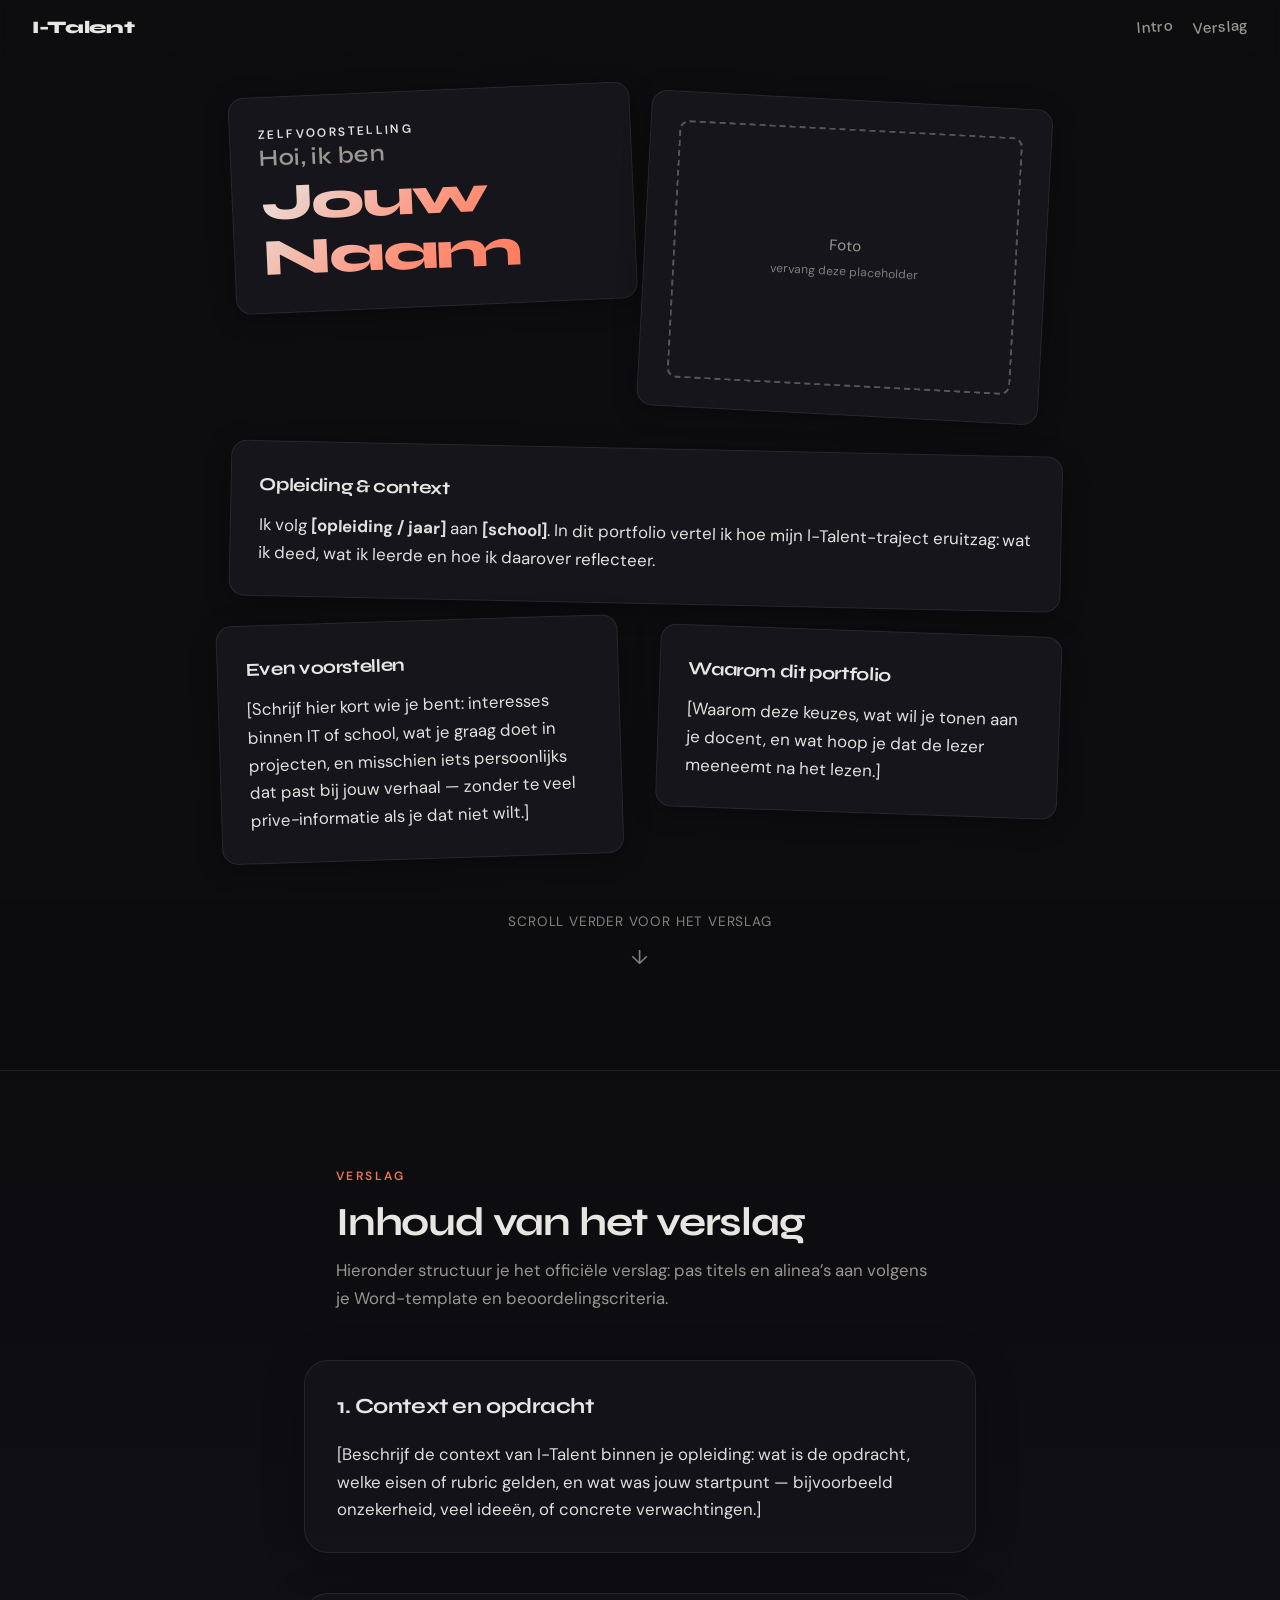
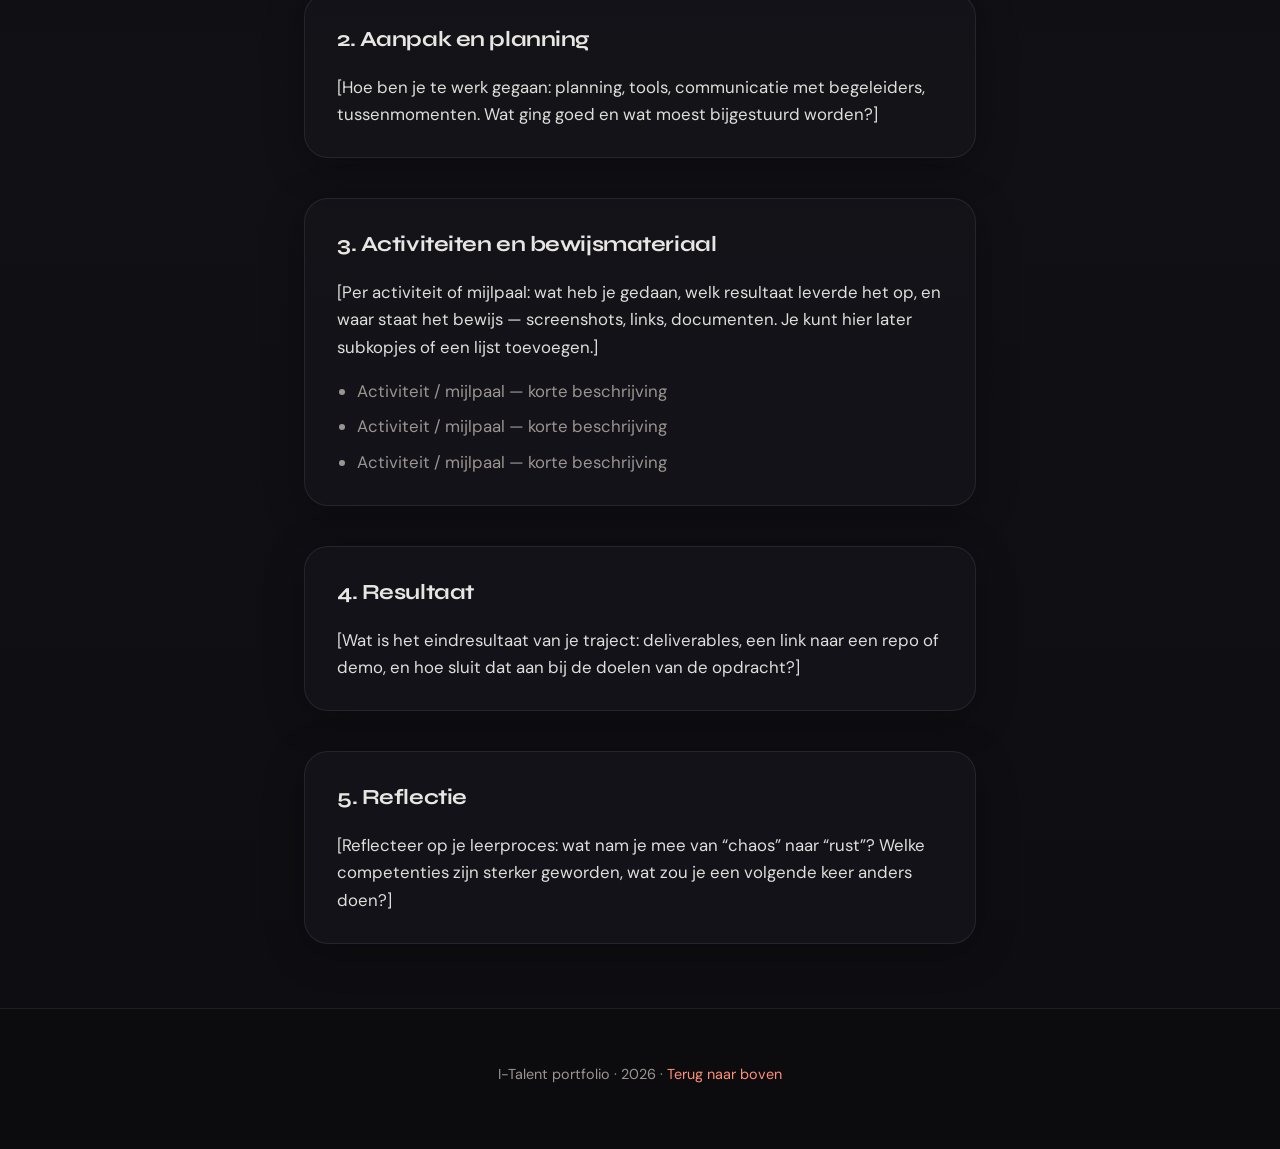
==== index.html @ e76359cf "website base" ====
<!DOCTYPE html>
<html lang="nl">
  <head>
    <meta charset="UTF-8" />
    <meta name="viewport" content="width=device-width, initial-scale=1.0" />
    <title>I-Talent — Portfolio</title>
    <meta
      name="description"
      content="I-Talent portfolio: zelfvoorstelling en verslag over leerproces en activiteiten."
    />
    <link rel="preconnect" href="https://fonts.googleapis.com" />
    <link rel="preconnect" href="https://fonts.gstatic.com" crossorigin />
    <link
      href="https://fonts.googleapis.com/css2?family=DM+Sans:ital,opsz,wght@0,9..40,400;0,9..40,500;0,9..40,600;0,9..40,700;1,9..40,400&family=Syne:wght@500;600;700;800&display=swap"
      rel="stylesheet"
    />
    <link rel="stylesheet" href="css/style.css" />
  </head>
  <body>
    <div class="noise" aria-hidden="true"></div>

    <header class="site-header">
      <a class="logo" href="#intro">I-Talent</a>
      <nav class="nav" aria-label="Hoofdnavigatie">
        <a href="#intro">Intro</a>
        <a href="#verslag">Verslag</a>
      </nav>
    </header>

    <main>
      <!-- Zelfvoorstelling — bewust ‘chaotischer’ vormgeving -->
      <section id="intro" class="section section--intro">
        <div class="intro-grid">
          <div class="intro-card intro-card--title">
            <p class="eyebrow">Zelfvoorstelling</p>
            <h1 class="headline">
              <span class="headline__line">Hoi, ik ben</span>
              <span class="headline__name">Jouw Naam</span>
            </h1>
          </div>

          <div class="intro-card intro-card--photo">
            <div class="photo-placeholder">
              <span>Foto</span>
              <small>vervang deze placeholder</small>
            </div>
          </div>

          <div class="intro-card intro-card--study">
            <h2 class="card-title">Opleiding &amp; context</h2>
            <p>
              Ik volg <strong>[opleiding / jaar]</strong> aan
              <strong>[school]</strong>. In dit portfolio vertel ik hoe mijn
              I-Talent-traject eruitzag: wat ik deed, wat ik leerde en hoe ik
              daarover reflecteer.
            </p>
          </div>

          <div class="intro-card intro-card--story">
            <h2 class="card-title">Even voorstellen</h2>
            <p>
              [Schrijf hier kort wie je bent: interesses binnen IT of school,
              wat je graag doet in projecten, en misschien iets persoonlijks dat
              past bij jouw verhaal — zonder te veel prive-informatie als je
              dat niet wilt.]
            </p>
          </div>

          <div class="intro-card intro-card--focus">
            <h2 class="card-title">Waarom dit portfolio</h2>
            <p>
              [Waarom deze keuzes, wat wil je tonen aan je docent, en wat hoop je
              dat de lezer meeneemt na het lezen.]
            </p>
          </div>
        </div>

        <p class="scroll-hint">
          <span>Scroll verder voor het verslag</span>
          <span class="scroll-hint__arrow" aria-hidden="true">↓</span>
        </p>
      </section>

      <!-- Verslag — rustiger opbouw -->
      <section id="verslag" class="section section--report">
        <header class="report-header">
          <p class="eyebrow eyebrow--calm">Verslag</p>
          <h2 class="report-title">Inhoud van het verslag</h2>
          <p class="report-lead">
            Hieronder structuur je het officiële verslag: pas titels en
            alinea’s aan volgens je Word-template en beoordelingscriteria.
          </p>
        </header>

        <article class="report-chapter" id="context">
          <h3>1. Context en opdracht</h3>
          <p>
            [Beschrijf de context van I-Talent binnen je opleiding: wat is de
            opdracht, welke eisen of rubric gelden, en wat was jouw startpunt —
            bijvoorbeeld onzekerheid, veel ideeën, of concrete verwachtingen.]
          </p>
        </article>

        <article class="report-chapter" id="aanpak">
          <h3>2. Aanpak en planning</h3>
          <p>
            [Hoe ben je te werk gegaan: planning, tools, communicatie met
            begeleiders, tussenmomenten. Wat ging goed en wat moest bijgestuurd
            worden?]
          </p>
        </article>

        <article class="report-chapter" id="activiteiten">
          <h3>3. Activiteiten en bewijsmateriaal</h3>
          <p>
            [Per activiteit of mijlpaal: wat heb je gedaan, welk resultaat
            leverde het op, en waar staat het bewijs — screenshots, links,
            documenten. Je kunt hier later subkopjes of een lijst toevoegen.]
          </p>
          <ul class="checklist">
            <li>Activiteit / mijlpaal — korte beschrijving</li>
            <li>Activiteit / mijlpaal — korte beschrijving</li>
            <li>Activiteit / mijlpaal — korte beschrijving</li>
          </ul>
        </article>

        <article class="report-chapter" id="resultaat">
          <h3>4. Resultaat</h3>
          <p>
            [Wat is het eindresultaat van je traject: deliverables, een link naar
            een repo of demo, en hoe sluit dat aan bij de doelen van de
            opdracht?]
          </p>
        </article>

        <article class="report-chapter" id="reflectie">
          <h3>5. Reflectie</h3>
          <p>
            [Reflecteer op je leerproces: wat nam je mee van “chaos” naar
            “rust”? Welke competenties zijn sterker geworden, wat zou je een
            volgende keer anders doen?]
          </p>
        </article>
      </section>
    </main>

    <footer class="site-footer">
      <p>
        I-Talent portfolio · <span data-year></span> ·
        <a href="#intro">Terug naar boven</a>
      </p>
    </footer>

    <script src="js/main.js"></script>
  </body>
</html>
---- css/style.css ----
/* I-Talent portfolio — chaos → rust (scroll-gestuurd) */

:root {
  --calm: 0;
  --chaos: calc(1 - var(--calm));

  --bg: #0c0c0f;
  --surface: #14141a;
  --text: #e8e6e3;
  --muted: #9a9590;
  --accent: #ff6b4a;
  --accent-soft: #ff8f77;
  --line: rgba(255, 255, 255, 0.08);

  --font-display: "Syne", system-ui, sans-serif;
  --font-body: "DM Sans", system-ui, sans-serif;

  --radius-sm: 10px;
  --radius-md: 16px;
  --radius-lg: 24px;

  --container: min(68rem, 92vw);
  --header-h: 4rem;
}

*,
*::before,
*::after {
  box-sizing: border-box;
}

html {
  scroll-behavior: smooth;
}

@media (prefers-reduced-motion: reduce) {
  html {
    scroll-behavior: auto;
  }

  *,
  *::before,
  *::after {
    animation-duration: 0.01ms !important;
    animation-iteration-count: 1 !important;
    transition-duration: 0.01ms !important;
  }
}

body {
  margin: 0;
  min-height: 100vh;
  font-family: var(--font-body);
  font-size: 1.05rem;
  line-height: 1.65;
  color: var(--text);
  background: var(--bg);
  overflow-x: hidden;
}

/* Subtiele ruis — intensiteit neemt af met --calm */
.noise {
  pointer-events: none;
  position: fixed;
  inset: 0;
  z-index: 100;
  opacity: calc(0.14 * var(--chaos) + 0.03);
  background-image: url("data:image/svg+xml,%3Csvg viewBox='0 0 256 256' xmlns='http://www.w3.org/2000/svg'%3E%3Cfilter id='n'%3E%3CfeTurbulence type='fractalNoise' baseFrequency='0.9' numOctaves='4' stitchTiles='stitch'/%3E%3C/filter%3E%3Crect width='100%25' height='100%25' filter='url(%23n)' opacity='0.35'/%3E%3C/svg%3E");
  mix-blend-mode: overlay;
}

/* Header — wordt rustiger */
.site-header {
  position: fixed;
  top: 0;
  left: 0;
  right: 0;
  z-index: 50;
  height: var(--header-h);
  display: flex;
  align-items: center;
  justify-content: space-between;
  padding: 0 clamp(1rem, 4vw, 2rem);
  background: color-mix(in srgb, var(--bg) 75%, transparent);
  backdrop-filter: blur(calc(12px * var(--calm) + 4px));
  border-bottom: 1px solid color-mix(in srgb, var(--line) calc(var(--calm) * 100%), transparent);
  transform: translateY(calc(-4px * var(--chaos)));
}

.logo {
  font-family: var(--font-display);
  font-weight: 800;
  font-size: 1.1rem;
  letter-spacing: -0.02em;
  color: var(--text);
  text-decoration: none;
}

.logo:hover {
  color: var(--accent-soft);
}

.nav {
  display: flex;
  gap: 1.25rem;
}

.nav a {
  color: var(--muted);
  text-decoration: none;
  font-size: 0.95rem;
  font-weight: 500;
  letter-spacing: 0.02em;
  transform: rotate(calc(-4deg * var(--chaos)));
  transition: color 0.2s ease, transform 0.4s ease;
}

.nav a:hover {
  color: var(--accent-soft);
}

/* Sections */
.section {
  position: relative;
  padding: calc(var(--header-h) + 2rem) 0 4rem;
}

/* Intro: chaotische grid */
.section--intro {
  min-height: min(100vh, 1200px);
  padding-bottom: 6rem;
}

.intro-grid {
  display: grid;
  gap: clamp(1rem, 2.5vw, 1.75rem);
  max-width: min(56rem, 92vw);
  margin: 0 auto;
  padding: 0 clamp(1rem, 4vw, 2rem);
  grid-template-columns: 1fr;
}

@media (min-width: 720px) {
  .intro-grid {
    grid-template-columns: 1fr 1fr;
    grid-template-areas:
      "title photo"
      "study study"
      "story focus";
    align-items: start;
  }

  .intro-card--title {
    grid-area: title;
  }

  .intro-card--photo {
    grid-area: photo;
  }

  .intro-card--study {
    grid-area: study;
  }

  .intro-card--story {
    grid-area: story;
  }

  .intro-card--focus {
    grid-area: focus;
  }
}

.intro-card {
  background: var(--surface);
  border: 1px solid var(--line);
  border-radius: var(--radius-md);
  padding: clamp(1.25rem, 3vw, 1.75rem);
  box-shadow: 0 4px 24px rgba(0, 0, 0, 0.35);
  transform: rotate(calc((var(--chaos)) * var(--rot, 0deg)))
    translate(
      calc(var(--chaos) * var(--tx, 0px)),
      calc(var(--chaos) * var(--ty, 0px))
    );
  transition: transform 0.6s cubic-bezier(0.33, 1, 0.68, 1),
    box-shadow 0.6s ease, border-color 0.4s ease;
}

.intro-card--title {
  --rot: -2.5deg;
  --tx: 8px;
  --ty: -6px;
}

.intro-card--photo {
  --rot: 3deg;
  --tx: -10px;
  --ty: 4px;
}

.intro-card--study {
  --rot: 1.2deg;
  --tx: 6px;
  --ty: 8px;
}

.intro-card--story {
  --rot: -1.8deg;
  --tx: -5px;
  --ty: -4px;
}

.intro-card--focus {
  --rot: 2deg;
  --tx: 4px;
  --ty: 6px;
}

@media (prefers-reduced-motion: reduce) {
  .intro-card {
    transform: none;
  }
}

.eyebrow {
  font-size: 0.75rem;
  font-weight: 600;
  letter-spacing: 0.2em;
  text-transform: uppercase;
  color: var(--accent);
  margin: 0 0 0.75rem;
}

.headline {
  font-family: var(--font-display);
  font-weight: 800;
  font-size: clamp(2rem, 6vw, 3.25rem);
  line-height: 1.05;
  letter-spacing: -0.03em;
  margin: 0;
}

.headline__line {
  display: block;
  color: var(--muted);
  font-weight: 600;
  font-size: 0.45em;
  letter-spacing: 0.02em;
  margin-bottom: 0.35rem;
}

.headline__name {
  display: inline-block;
  background: linear-gradient(
    135deg,
    var(--text) 0%,
    var(--accent-soft) 50%,
    var(--accent) 100%
  );
  -webkit-background-clip: text;
  background-clip: text;
  color: transparent;
}

.photo-placeholder {
  aspect-ratio: 4 / 3;
  border-radius: var(--radius-sm);
  border: 2px dashed color-mix(in srgb, var(--muted) 50%, transparent);
  display: grid;
  place-content: center;
  gap: 0.25rem;
  text-align: center;
  color: var(--muted);
  font-size: 0.95rem;
}

.photo-placeholder small {
  font-size: 0.75rem;
  opacity: 0.8;
}

.card-title {
  font-family: var(--font-display);
  font-size: 1.15rem;
  font-weight: 700;
  margin: 0 0 0.75rem;
  letter-spacing: -0.02em;
}

.intro-card p {
  margin: 0;
  color: color-mix(in srgb, var(--text) 92%, var(--muted));
}

.scroll-hint {
  display: flex;
  flex-direction: column;
  align-items: center;
  gap: 0.5rem;
  margin: 3rem auto 0;
  max-width: var(--container);
  text-align: center;
  font-size: 0.85rem;
  color: var(--muted);
  letter-spacing: 0.06em;
  text-transform: uppercase;
  opacity: calc(0.5 + 0.35 * var(--chaos));
}

.scroll-hint__arrow {
  font-size: 1.25rem;
  animation: bounce 2s ease-in-out infinite;
}

@media (prefers-reduced-motion: reduce) {
  .scroll-hint__arrow {
    animation: none;
  }
}

@keyframes bounce {
  0%,
  100% {
    transform: translateY(0);
  }

  50% {
    transform: translateY(6px);
  }
}

/* Verslag: rustige editorial layout */
.section--report {
  background: linear-gradient(
    180deg,
    color-mix(in srgb, var(--bg) 100%, transparent) 0%,
    #101015 40%,
    #0e0e12 100%
  );
  border-top: 1px solid var(--line);
}

.report-header {
  max-width: 42rem;
  margin: 0 auto 3rem;
  padding: 0 clamp(1rem, 4vw, 2rem);
}

.eyebrow--calm {
  color: color-mix(in srgb, var(--accent) 85%, var(--muted));
}

.report-title {
  font-family: var(--font-display);
  font-size: clamp(1.75rem, 4vw, 2.5rem);
  font-weight: 700;
  letter-spacing: -0.03em;
  margin: 0 0 0.75rem;
  line-height: 1.15;
}

.report-lead {
  margin: 0;
  color: var(--muted);
  font-size: 1.05rem;
}

.report-chapter {
  max-width: 42rem;
  margin: 0 auto 2.5rem;
  padding: 1.75rem clamp(1rem, 4vw, 2rem);
  background: color-mix(in srgb, var(--surface) 88%, transparent);
  border: 1px solid var(--line);
  border-radius: var(--radius-lg);
  box-shadow: 0 8px 40px rgba(0, 0, 0, 0.25);
}

.report-chapter:last-of-type {
  margin-bottom: 0;
}

.report-chapter h3 {
  font-family: var(--font-display);
  font-size: 1.35rem;
  font-weight: 700;
  margin: 0 0 1rem;
  letter-spacing: -0.02em;
  color: var(--text);
}

.report-chapter p {
  margin: 0 0 1rem;
  color: color-mix(in srgb, var(--text) 90%, var(--muted));
}

.report-chapter p:last-child {
  margin-bottom: 0;
}

.checklist {
  margin: 1rem 0 0;
  padding-left: 1.25rem;
  color: var(--muted);
}

.checklist li {
  margin-bottom: 0.5rem;
}

.checklist li:last-child {
  margin-bottom: 0;
}

.site-footer {
  padding: 2.5rem clamp(1rem, 4vw, 2rem) 3rem;
  text-align: center;
  font-size: 0.9rem;
  color: var(--muted);
  border-top: 1px solid var(--line);
}

.site-footer a {
  color: var(--accent-soft);
  text-decoration: none;
}

.site-footer a:hover {
  text-decoration: underline;
}
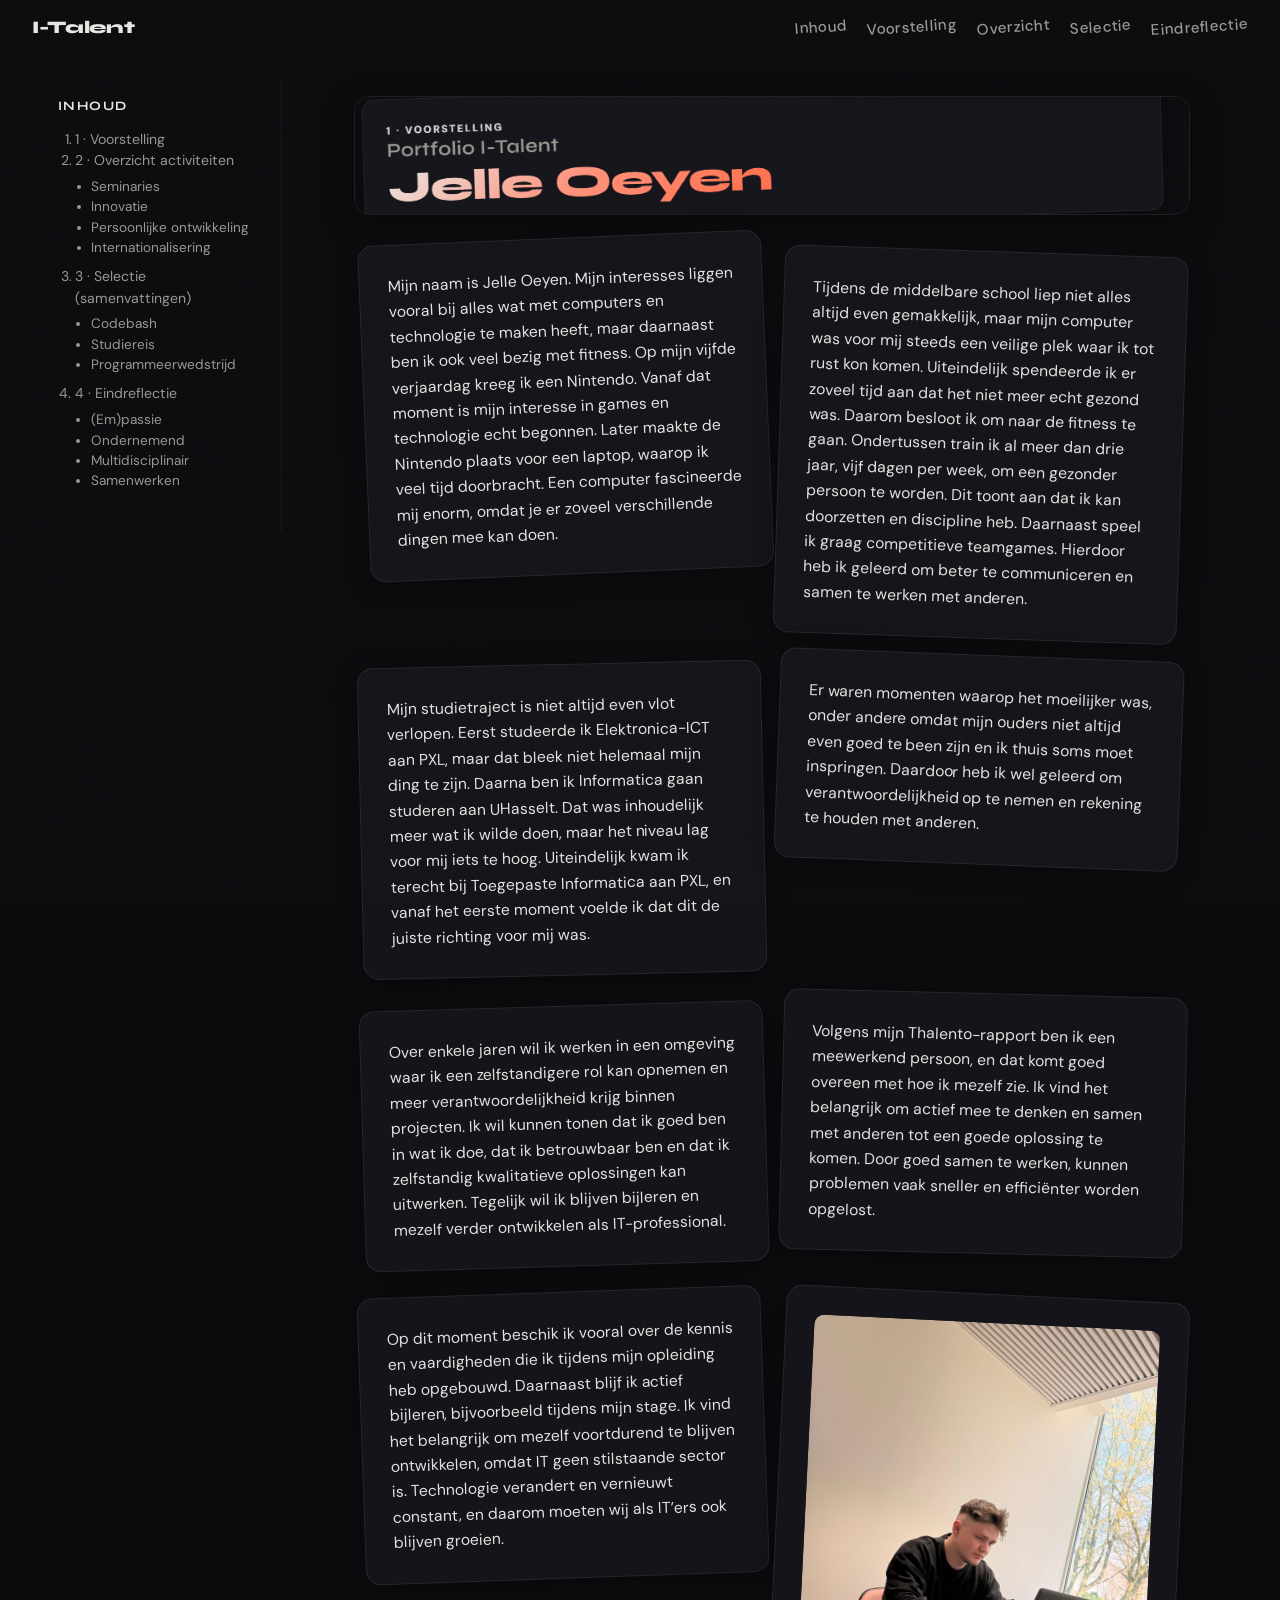
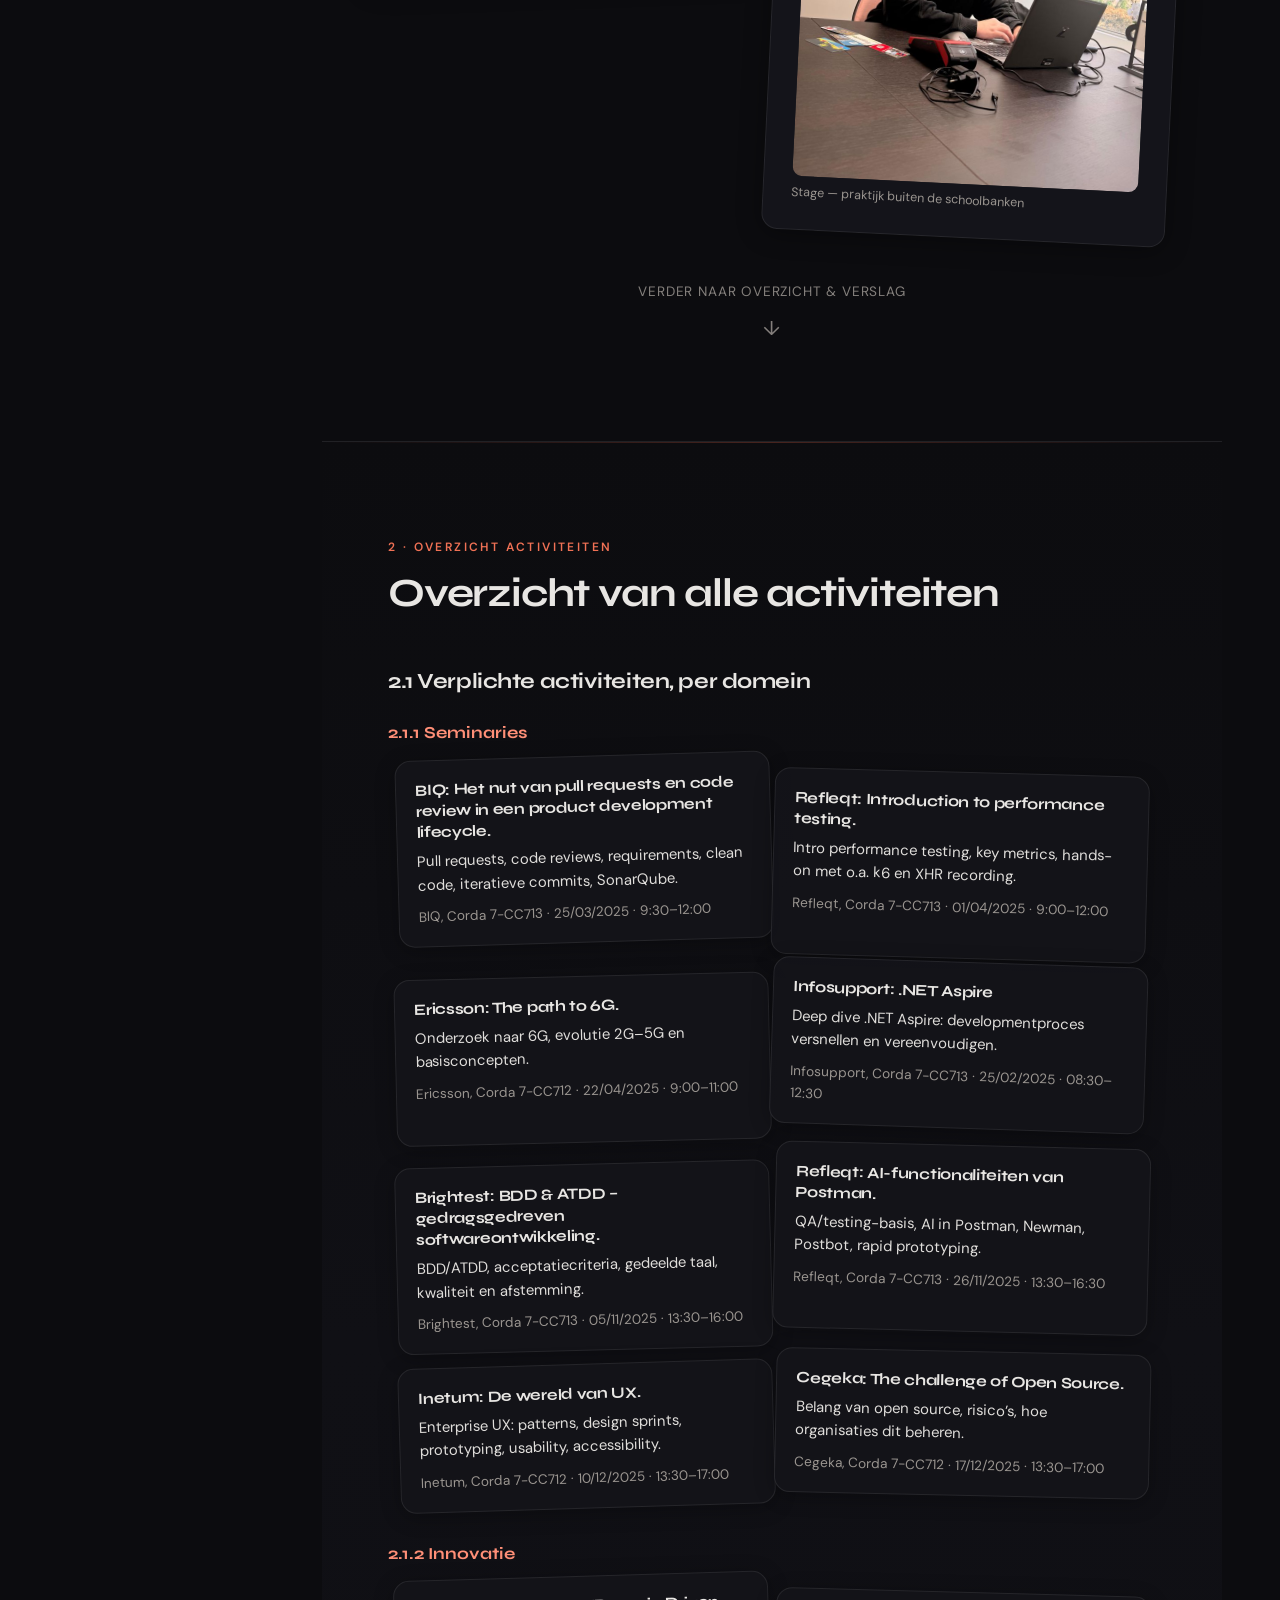
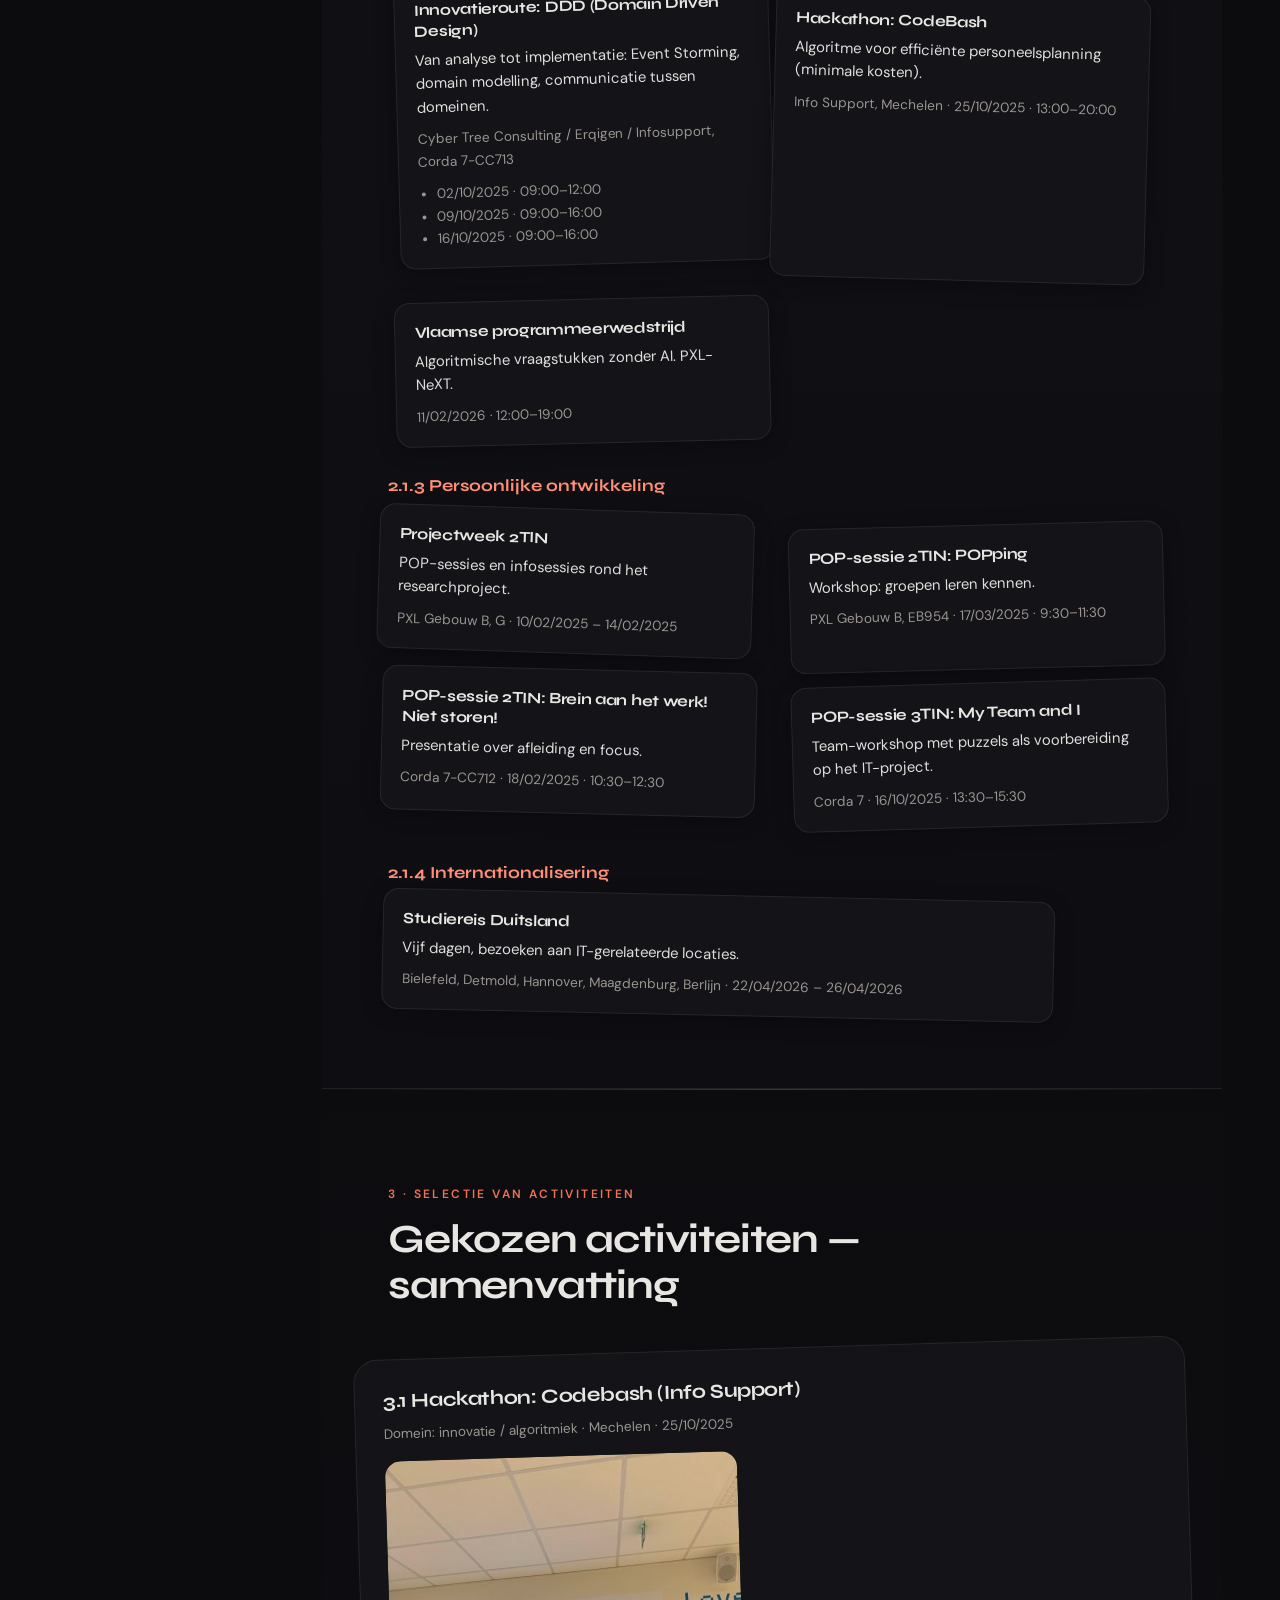
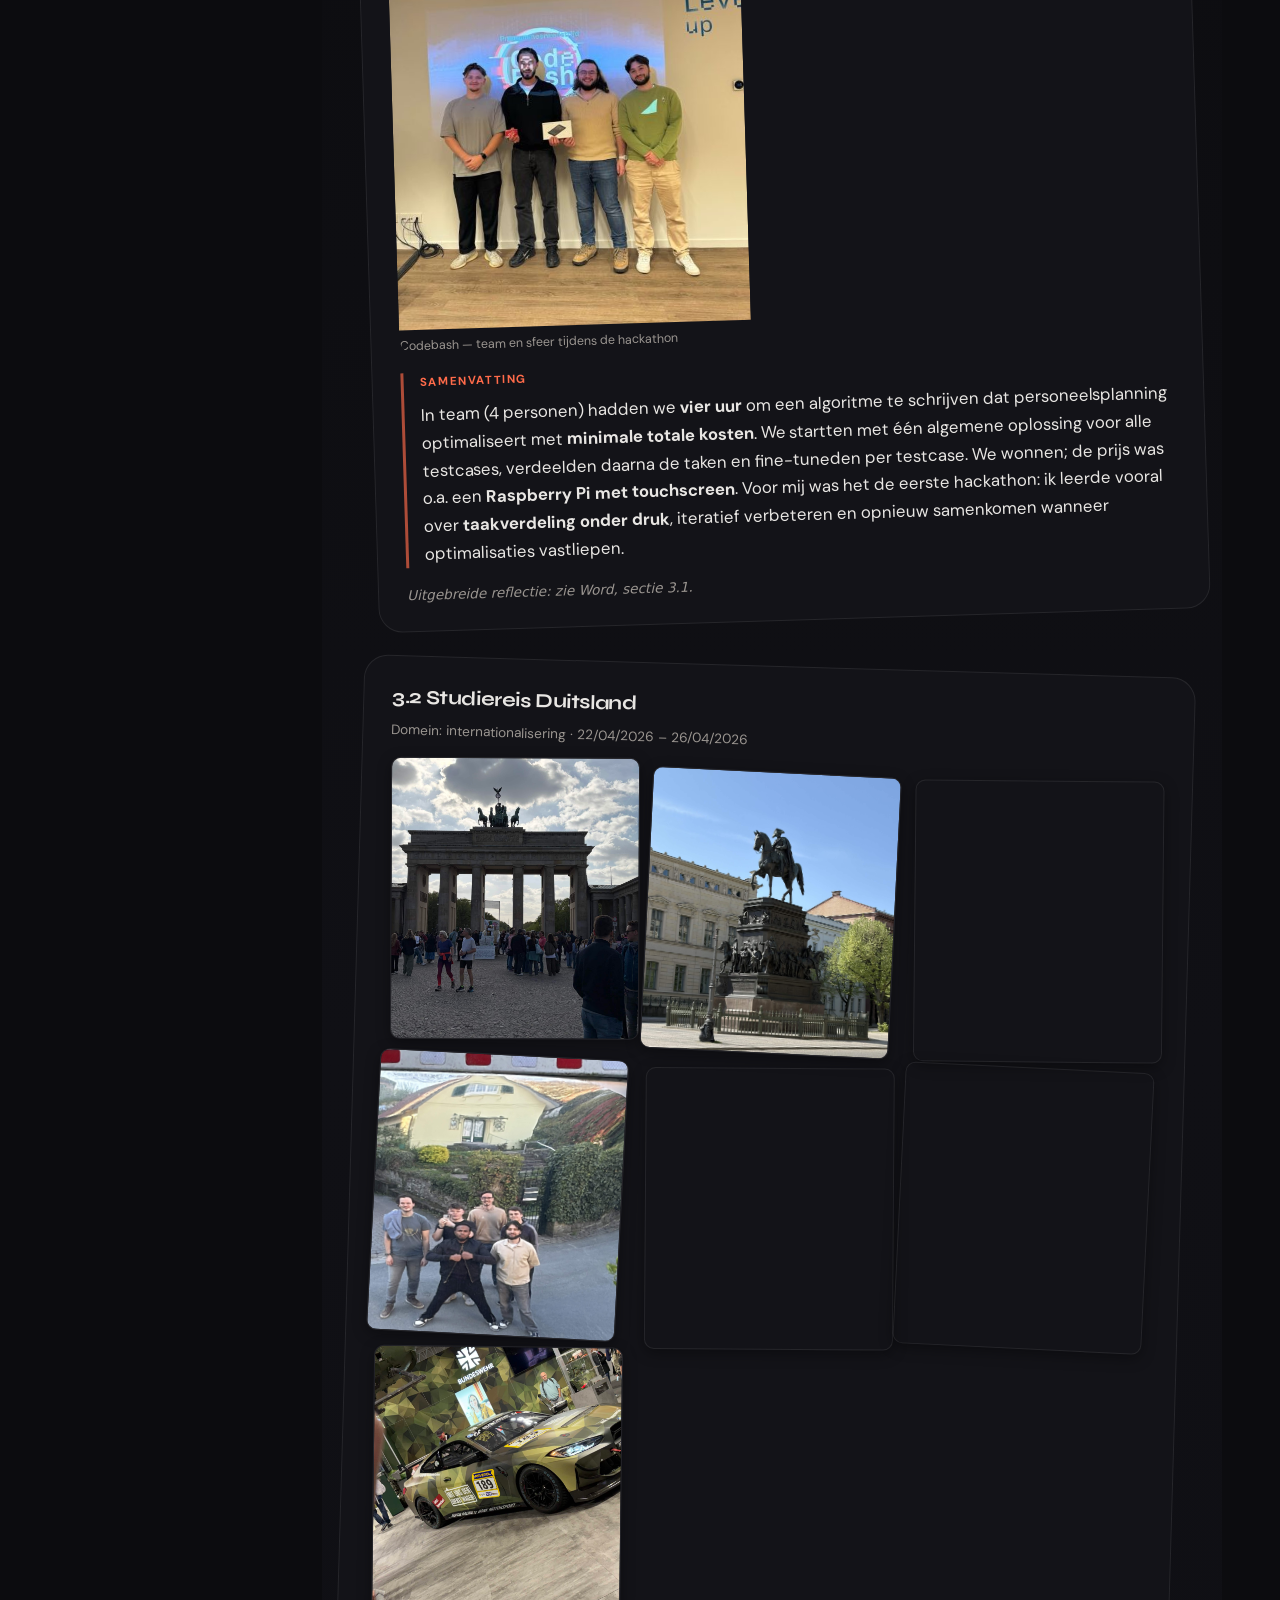
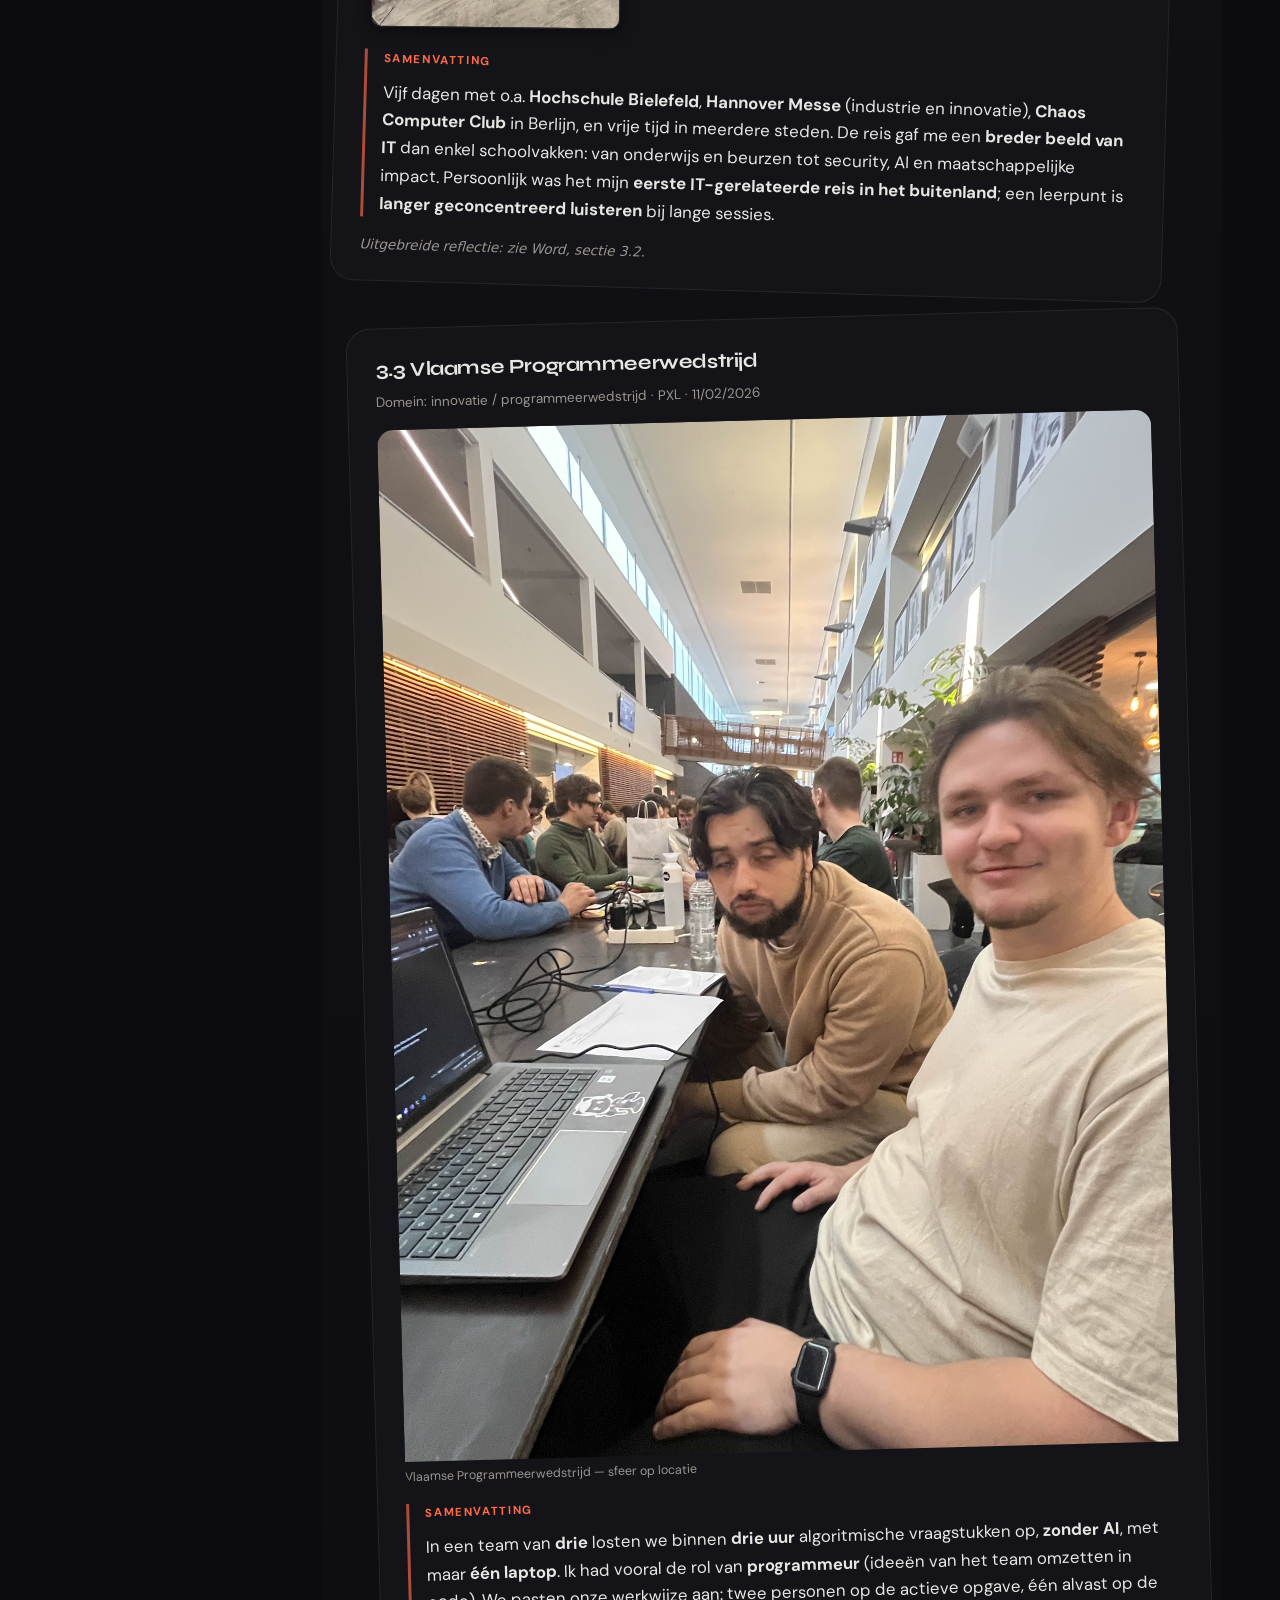
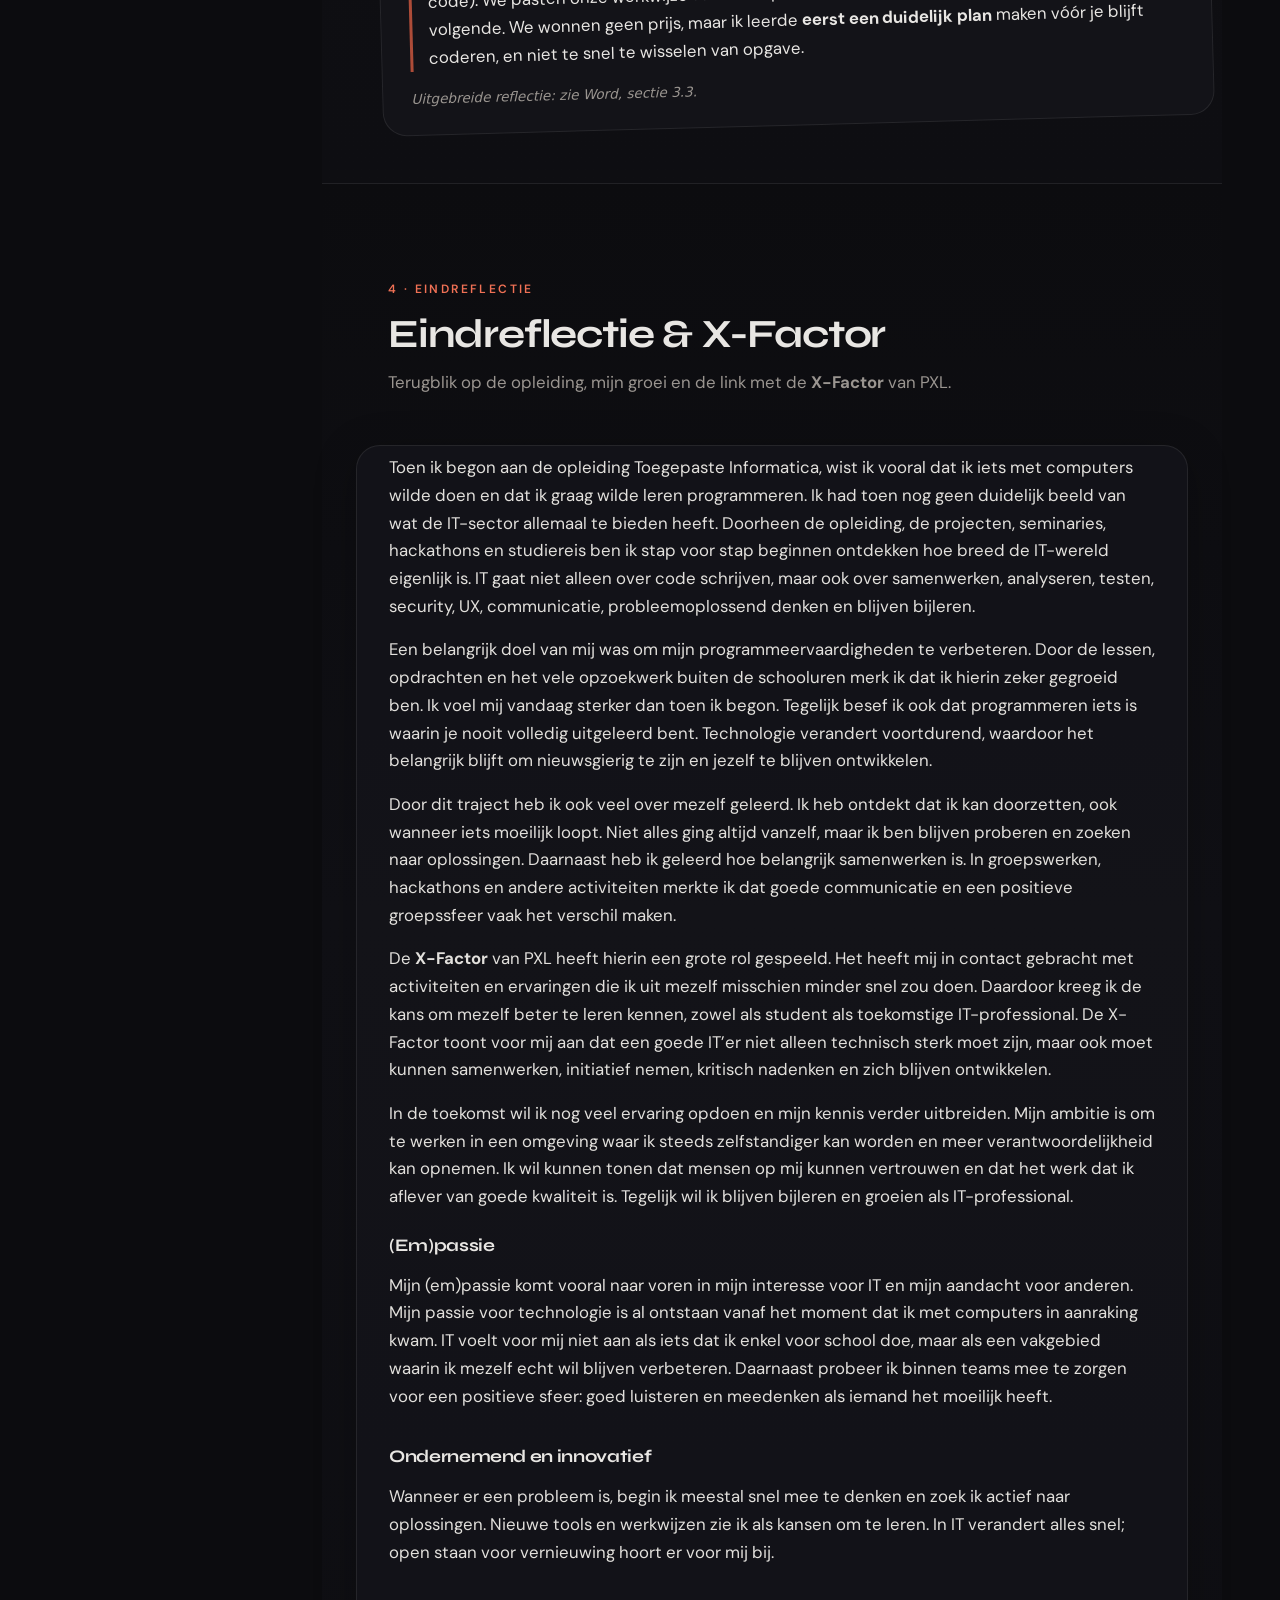
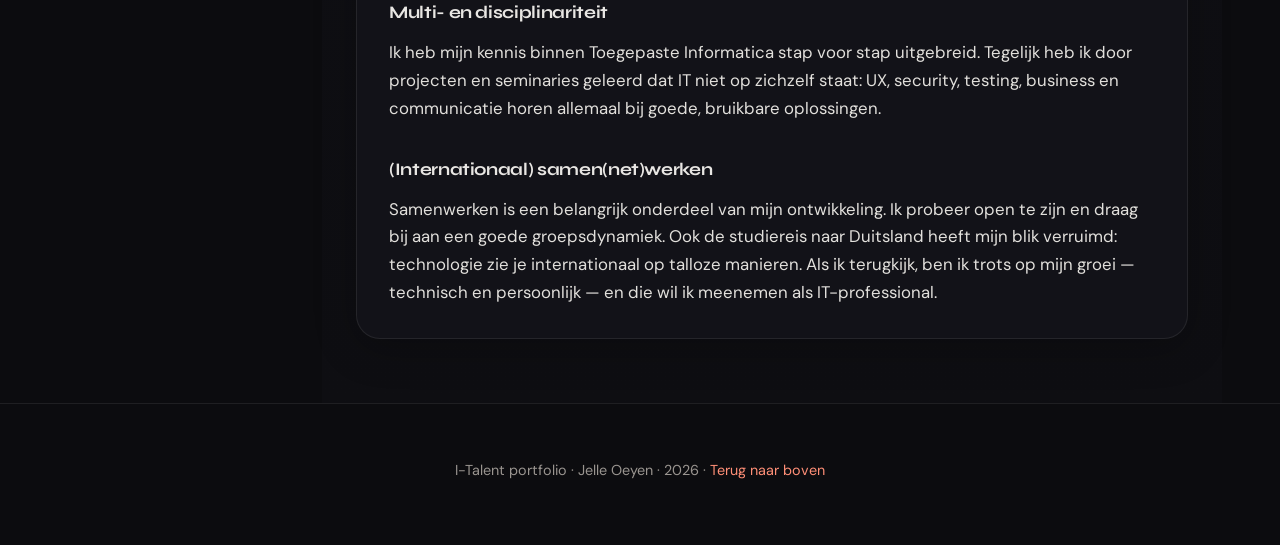
==== commit 98e80805: "finished" ====
--- a/index.html
+++ b/index.html
@@ -3,10 +3,10 @@
   <head>
     <meta charset="UTF-8" />
     <meta name="viewport" content="width=device-width, initial-scale=1.0" />
-    <title>I-Talent — Portfolio</title>
+    <title>I-Talent — Portfolio Jelle Oeyen</title>
     <meta
       name="description"
-      content="I-Talent portfolio: zelfvoorstelling en verslag over leerproces en activiteiten."
+      content="I-Talent portfolio Jelle Oeyen: voorstelling, activiteitenoverzicht, selectie en eindreflectie."
     />
     <link rel="preconnect" href="https://fonts.googleapis.com" />
     <link rel="preconnect" href="https://fonts.gstatic.com" crossorigin />
@@ -20,134 +20,470 @@
     <div class="noise" aria-hidden="true"></div>
 
     <header class="site-header">
-      <a class="logo" href="#intro">I-Talent</a>
+      <a class="logo" href="#voorstelling">I-Talent</a>
       <nav class="nav" aria-label="Hoofdnavigatie">
-        <a href="#intro">Intro</a>
-        <a href="#verslag">Verslag</a>
+        <a href="#inhoud">Inhoud</a>
+        <a href="#voorstelling">Voorstelling</a>
+        <a href="#overzicht">Overzicht</a>
+        <a href="#selectie">Selectie</a>
+        <a href="#eindreflectie">Eindreflectie</a>
       </nav>
     </header>
 
-    <main>
-      <!-- Zelfvoorstelling — bewust ‘chaotischer’ vormgeving -->
-      <section id="intro" class="section section--intro">
-        <div class="intro-grid">
-          <div class="intro-card intro-card--title">
-            <p class="eyebrow">Zelfvoorstelling</p>
-            <h1 class="headline">
-              <span class="headline__line">Hoi, ik ben</span>
-              <span class="headline__name">Jouw Naam</span>
-            </h1>
+    <div class="page-wrap">
+      <aside class="toc" aria-label="Inhoudsopgave">
+        <p class="toc__title">Inhoud</p>
+        <ol class="toc__list">
+          <li><a href="#voorstelling">1 · Voorstelling</a></li>
+          <li>
+            <a href="#overzicht">2 · Overzicht activiteiten</a>
+            <ul>
+              <li><a href="#oz-seminaries">Seminaries</a></li>
+              <li><a href="#oz-innovatie">Innovatie</a></li>
+              <li><a href="#oz-persoonlijk">Persoonlijke ontwikkeling</a></li>
+              <li><a href="#oz-international">Internationalisering</a></li>
+            </ul>
+          </li>
+          <li>
+            <a href="#selectie">3 · Selectie (samenvattingen)</a>
+            <ul>
+              <li><a href="#sel-codebash">Codebash</a></li>
+              <li><a href="#sel-duitsland">Studiereis</a></li>
+              <li><a href="#sel-vpw">Programmeerwedstrijd</a></li>
+            </ul>
+          </li>
+          <li>
+            <a href="#eindreflectie">4 · Eindreflectie</a>
+            <ul>
+              <li><a href="#xf-passie">(Em)passie</a></li>
+              <li><a href="#xf-ondernemen">Ondernemend</a></li>
+              <li><a href="#xf-multi">Multidisciplinair</a></li>
+              <li><a href="#xf-samen">Samenwerken</a></li>
+            </ul>
+          </li>
+        </ol>
+      </aside>
+
+    <main id="inhoud">
+
+    <section id="voorstelling" class="section section--intro">
+      <div class="intro-banner">
+        <h1 class="visually-hidden">1 · Voorstelling — Portfolio I-Talent, Jelle Oeyen</h1>
+        <img
+          class="intro-banner__img"
+          src="voorstelling-header.png"
+          alt="1 · Voorstelling — Portfolio I-Talent, Jelle Oeyen"
+          width="1200"
+          height="400"
+          loading="eager"
+          decoding="async"
+        />
+      </div>
+
+      <div class="intro-grid intro-grid--mosaic">
+        <div class="intro-card intro-card--snippet intro-q1">
+          <p>
+            Mijn naam is Jelle Oeyen. Mijn interesses liggen vooral bij alles wat met
+            computers en technologie te maken heeft, maar daarnaast ben ik ook veel bezig
+            met fitness. Op mijn vijfde verjaardag kreeg ik een Nintendo. Vanaf dat
+            moment is mijn interesse in games en technologie echt begonnen. Later maakte
+            de Nintendo plaats voor een laptop, waarop ik veel tijd doorbracht. Een
+            computer fascineerde mij enorm, omdat je er zoveel verschillende dingen mee
+            kan doen.
+          </p>
+        </div>
+
+        <div class="intro-card intro-card--snippet intro-q2">
+          <p>
+            Tijdens de middelbare school liep niet alles altijd even gemakkelijk, maar
+            mijn computer was voor mij steeds een veilige plek waar ik tot rust kon
+            komen. Uiteindelijk spendeerde ik er zoveel tijd aan dat het niet meer echt
+            gezond was. Daarom besloot ik om naar de fitness te gaan. Ondertussen train
+            ik al meer dan drie jaar, vijf dagen per week, om een gezonder persoon te
+            worden. Dit toont aan dat ik kan doorzetten en discipline heb. Daarnaast speel
+            ik graag competitieve teamgames. Hierdoor heb ik geleerd om beter te
+            communiceren en samen te werken met anderen.
+          </p>
+        </div>
+
+        <div class="intro-card intro-card--snippet intro-q3">
+          <p>
+            Mijn studietraject is niet altijd even vlot verlopen. Eerst studeerde ik
+            Elektronica-ICT aan PXL, maar dat bleek niet helemaal mijn ding te zijn.
+            Daarna ben ik Informatica gaan studeren aan UHasselt. Dat was inhoudelijk meer
+            wat ik wilde doen, maar het niveau lag voor mij iets te hoog. Uiteindelijk
+            kwam ik terecht bij Toegepaste Informatica aan PXL, en vanaf het eerste
+            moment voelde ik dat dit de juiste richting voor mij was.
+          </p>
+        </div>
+
+        <div class="intro-card intro-card--snippet intro-q4">
+          <p>
+            Er waren momenten waarop het moeilijker was, onder andere omdat mijn ouders
+            niet altijd even goed te been zijn en ik thuis soms moet inspringen. Daardoor
+            heb ik wel geleerd om verantwoordelijkheid op te nemen en rekening te houden
+            met anderen.
+          </p>
+        </div>
+
+        <div class="intro-card intro-card--snippet intro-q5">
+          <p>
+            Over enkele jaren wil ik werken in een omgeving waar ik een zelfstandigere
+            rol kan opnemen en meer verantwoordelijkheid krijg binnen projecten. Ik wil
+            kunnen tonen dat ik goed ben in wat ik doe, dat ik betrouwbaar ben en dat ik
+            zelfstandig kwalitatieve oplossingen kan uitwerken. Tegelijk wil ik blijven
+            bijleren en mezelf verder ontwikkelen als IT-professional.
+          </p>
+        </div>
+
+        <div class="intro-card intro-card--snippet intro-q6">
+          <p>
+            Volgens mijn Thalento-rapport ben ik een meewerkend persoon, en dat komt goed
+            overeen met hoe ik mezelf zie. Ik vind het belangrijk om actief mee te denken
+            en samen met anderen tot een goede oplossing te komen. Door goed samen te
+            werken, kunnen problemen vaak sneller en efficiënter worden opgelost.
+          </p>
+        </div>
+
+        <div class="intro-card intro-card--snippet intro-q7">
+          <p>
+            Op dit moment beschik ik vooral over de kennis en vaardigheden die ik tijdens
+            mijn opleiding heb opgebouwd. Daarnaast blijf ik actief bijleren, bijvoorbeeld
+            tijdens mijn stage. Ik vind het belangrijk om mezelf voortdurend te blijven
+            ontwikkelen, omdat IT geen stilstaande sector is. Technologie verandert en
+            vernieuwt constant, en daarom moeten wij als IT’ers ook blijven groeien.
+          </p>
+        </div>
+
+        <figure class="intro-card intro-card--stage">
+          <img
+            src="stage.jpg"
+            alt="Jelle tijdens de stage"
+            loading="lazy"
+            decoding="async"
+          />
+          <figcaption>Stage — praktijk buiten de schoolbanken</figcaption>
+        </figure>
+      </div>
+
+      <p class="scroll-hint">
+        <span>Verder naar overzicht &amp; verslag</span>
+        <span class="scroll-hint__arrow" aria-hidden="true">↓</span>
+      </p>
+    </section>
+
+    <!-- 2 · Overzicht activiteiten (mild chaotische kaarten t.o.v. hoofdstuk 1) -->
+    <section id="overzicht" class="section section--report section--ch2-mild">
+      <header class="report-header report-header--wide">
+        <p class="eyebrow eyebrow--calm">2 · Overzicht activiteiten</p>
+        <h2 class="report-title">Overzicht van alle activiteiten</h2>
+      </header>
+      <div class="report-block">
+        <h3 class="report-h3">2.1 Verplichte activiteiten, per domein</h3>
+
+        <div class="report-sub-stack" id="oz-seminaries">
+          <h4 class="report-h4">2.1.1 Seminaries</h4>
+          <div class="oz-grid" aria-label="Overzicht seminaries">
+            <article class="oz-card oz-tilt-1">
+              <h5 class="oz-card__title">BIQ: Het nut van pull requests en code review in een product development lifecycle.</h5>
+              <p class="oz-card__text">Pull requests, code reviews, requirements, clean code, iteratieve commits, SonarQube.</p>
+              <p class="meta">BIQ, Corda 7-CC713 · 25/03/2025 · 9:30–12:00</p>
+            </article>
+            <article class="oz-card oz-tilt-2">
+              <h5 class="oz-card__title">Refleqt: Introduction to performance testing.</h5>
+              <p class="oz-card__text">Intro performance testing, key metrics, hands-on met o.a. k6 en XHR recording.</p>
+              <p class="meta">Refleqt, Corda 7-CC713 · 01/04/2025 · 9:00–12:00</p>
+            </article>
+            <article class="oz-card oz-tilt-3">
+              <h5 class="oz-card__title">Ericsson: The path to 6G.</h5>
+              <p class="oz-card__text">Onderzoek naar 6G, evolutie 2G–5G en basisconcepten.</p>
+              <p class="meta">Ericsson, Corda 7-CC712 · 22/04/2025 · 9:00–11:00</p>
+            </article>
+            <article class="oz-card oz-tilt-4">
+              <h5 class="oz-card__title">Infosupport: .NET Aspire</h5>
+              <p class="oz-card__text">Deep dive .NET Aspire: developmentproces versnellen en vereenvoudigen.</p>
+              <p class="meta">Infosupport, Corda 7-CC713 · 25/02/2025 · 08:30–12:30</p>
+            </article>
+            <article class="oz-card oz-tilt-5">
+              <h5 class="oz-card__title">Brightest: BDD &amp; ATDD – gedragsgedreven softwareontwikkeling.</h5>
+              <p class="oz-card__text">BDD/ATDD, acceptatiecriteria, gedeelde taal, kwaliteit en afstemming.</p>
+              <p class="meta">Brightest, Corda 7-CC713 · 05/11/2025 · 13:30–16:00</p>
+            </article>
+            <article class="oz-card oz-tilt-6">
+              <h5 class="oz-card__title">Refleqt: AI-functionaliteiten van Postman.</h5>
+              <p class="oz-card__text">QA/testing-basis, AI in Postman, Newman, Postbot, rapid prototyping.</p>
+              <p class="meta">Refleqt, Corda 7-CC713 · 26/11/2025 · 13:30–16:30</p>
+            </article>
+            <article class="oz-card oz-tilt-7">
+              <h5 class="oz-card__title">Inetum: De wereld van UX.</h5>
+              <p class="oz-card__text">Enterprise UX: patterns, design sprints, prototyping, usability, accessibility.</p>
+              <p class="meta">Inetum, Corda 7-CC712 · 10/12/2025 · 13:30–17:00</p>
+            </article>
+            <article class="oz-card oz-tilt-8">
+              <h5 class="oz-card__title">Cegeka: The challenge of Open Source.</h5>
+              <p class="oz-card__text">Belang van open source, risico’s, hoe organisaties dit beheren.</p>
+              <p class="meta">Cegeka, Corda 7-CC712 · 17/12/2025 · 13:30–17:00</p>
+            </article>
           </div>
-
-          <div class="intro-card intro-card--photo">
-            <div class="photo-placeholder">
-              <span>Foto</span>
-              <small>vervang deze placeholder</small>
-            </div>
+        </div>
+
+        <div class="report-sub-stack" id="oz-innovatie">
+          <h4 class="report-h4">2.1.2 Innovatie</h4>
+          <div class="oz-grid">
+            <article class="oz-card oz-tilt-1">
+              <h5 class="oz-card__title">Innovatieroute: DDD (Domain Driven Design)</h5>
+              <p class="oz-card__text">Van analyse tot implementatie: Event Storming, domain modelling, communicatie tussen domeinen.</p>
+              <p class="meta">Cyber Tree Consulting / Erqigen / Infosupport, Corda 7-CC713</p>
+              <ul class="dates">
+                <li>02/10/2025 · 09:00–12:00</li>
+                <li>09/10/2025 · 09:00–16:00</li>
+                <li>16/10/2025 · 09:00–16:00</li>
+              </ul>
+            </article>
+            <article class="oz-card oz-tilt-2">
+              <h5 class="oz-card__title">Hackathon: CodeBash</h5>
+              <p class="oz-card__text">Algoritme voor efficiënte personeelsplanning (minimale kosten).</p>
+              <p class="meta">Info Support, Mechelen · 25/10/2025 · 13:00–20:00</p>
+            </article>
+            <article class="oz-card oz-tilt-3">
+              <h5 class="oz-card__title">Vlaamse programmeerwedstrijd</h5>
+              <p class="oz-card__text">Algoritmische vraagstukken zonder AI. PXL-NeXT.</p>
+              <p class="meta">11/02/2026 · 12:00–19:00</p>
+            </article>
           </div>
-
-          <div class="intro-card intro-card--study">
-            <h2 class="card-title">Opleiding &amp; context</h2>
-            <p>
-              Ik volg <strong>[opleiding / jaar]</strong> aan
-              <strong>[school]</strong>. In dit portfolio vertel ik hoe mijn
-              I-Talent-traject eruitzag: wat ik deed, wat ik leerde en hoe ik
-              daarover reflecteer.
-            </p>
+        </div>
+
+        <div class="report-sub-stack" id="oz-persoonlijk">
+          <h4 class="report-h4">2.1.3 Persoonlijke ontwikkeling</h4>
+          <div class="oz-grid">
+            <article class="oz-card oz-tilt-4">
+              <h5 class="oz-card__title">Projectweek 2TIN</h5>
+              <p class="oz-card__text">POP-sessies en infosessies rond het researchproject.</p>
+              <p class="meta">PXL Gebouw B, G · 10/02/2025 – 14/02/2025</p>
+            </article>
+            <article class="oz-card oz-tilt-5">
+              <h5 class="oz-card__title">POP-sessie 2TIN: POPping</h5>
+              <p class="oz-card__text">Workshop: groepen leren kennen.</p>
+              <p class="meta">PXL Gebouw B, EB954 · 17/03/2025 · 9:30–11:30</p>
+            </article>
+            <article class="oz-card oz-tilt-6">
+              <h5 class="oz-card__title">POP-sessie 2TIN: Brein aan het werk! Niet storen!</h5>
+              <p class="oz-card__text">Presentatie over afleiding en focus.</p>
+              <p class="meta">Corda 7-CC712 · 18/02/2025 · 10:30–12:30</p>
+            </article>
+            <article class="oz-card oz-tilt-7">
+              <h5 class="oz-card__title">POP-sessie 3TIN: My Team and I</h5>
+              <p class="oz-card__text">Team-workshop met puzzels als voorbereiding op het IT-project.</p>
+              <p class="meta">Corda 7 · 16/10/2025 · 13:30–15:30</p>
+            </article>
           </div>
-
-          <div class="intro-card intro-card--story">
-            <h2 class="card-title">Even voorstellen</h2>
-            <p>
-              [Schrijf hier kort wie je bent: interesses binnen IT of school,
-              wat je graag doet in projecten, en misschien iets persoonlijks dat
-              past bij jouw verhaal — zonder te veel prive-informatie als je
-              dat niet wilt.]
-            </p>
+        </div>
+
+        <div class="report-sub-stack" id="oz-international">
+          <h4 class="report-h4">2.1.4 Internationalisering</h4>
+          <div class="oz-grid oz-grid--single">
+            <article class="oz-card oz-tilt-8">
+              <h5 class="oz-card__title">Studiereis Duitsland</h5>
+              <p class="oz-card__text">Vijf dagen, bezoeken aan IT-gerelateerde locaties.</p>
+              <p class="meta">Bielefeld, Detmold, Hannover, Maagdenburg, Berlijn · 22/04/2026 – 26/04/2026</p>
+            </article>
           </div>
-
-          <div class="intro-card intro-card--focus">
-            <h2 class="card-title">Waarom dit portfolio</h2>
-            <p>
-              [Waarom deze keuzes, wat wil je tonen aan je docent, en wat hoop je
-              dat de lezer meeneemt na het lezen.]
-            </p>
-          </div>
-        </div>
-
-        <p class="scroll-hint">
-          <span>Scroll verder voor het verslag</span>
-          <span class="scroll-hint__arrow" aria-hidden="true">↓</span>
-        </p>
-      </section>
-
-      <!-- Verslag — rustiger opbouw -->
-      <section id="verslag" class="section section--report">
-        <header class="report-header">
-          <p class="eyebrow eyebrow--calm">Verslag</p>
-          <h2 class="report-title">Inhoud van het verslag</h2>
-          <p class="report-lead">
-            Hieronder structuur je het officiële verslag: pas titels en
-            alinea’s aan volgens je Word-template en beoordelingscriteria.
-          </p>
-        </header>
-
-        <article class="report-chapter" id="context">
-          <h3>1. Context en opdracht</h3>
-          <p>
-            [Beschrijf de context van I-Talent binnen je opleiding: wat is de
-            opdracht, welke eisen of rubric gelden, en wat was jouw startpunt —
-            bijvoorbeeld onzekerheid, veel ideeën, of concrete verwachtingen.]
-          </p>
-        </article>
-
-        <article class="report-chapter" id="aanpak">
-          <h3>2. Aanpak en planning</h3>
-          <p>
-            [Hoe ben je te werk gegaan: planning, tools, communicatie met
-            begeleiders, tussenmomenten. Wat ging goed en wat moest bijgestuurd
-            worden?]
-          </p>
-        </article>
-
-        <article class="report-chapter" id="activiteiten">
-          <h3>3. Activiteiten en bewijsmateriaal</h3>
-          <p>
-            [Per activiteit of mijlpaal: wat heb je gedaan, welk resultaat
-            leverde het op, en waar staat het bewijs — screenshots, links,
-            documenten. Je kunt hier later subkopjes of een lijst toevoegen.]
-          </p>
-          <ul class="checklist">
-            <li>Activiteit / mijlpaal — korte beschrijving</li>
-            <li>Activiteit / mijlpaal — korte beschrijving</li>
-            <li>Activiteit / mijlpaal — korte beschrijving</li>
-          </ul>
-        </article>
-
-        <article class="report-chapter" id="resultaat">
-          <h3>4. Resultaat</h3>
-          <p>
-            [Wat is het eindresultaat van je traject: deliverables, een link naar
-            een repo of demo, en hoe sluit dat aan bij de doelen van de
-            opdracht?]
-          </p>
-        </article>
-
-        <article class="report-chapter" id="reflectie">
-          <h3>5. Reflectie</h3>
-          <p>
-            [Reflecteer op je leerproces: wat nam je mee van “chaos” naar
-            “rust”? Welke competenties zijn sterker geworden, wat zou je een
-            volgende keer anders doen?]
-          </p>
-        </article>
-      </section>
+        </div>
+      </div>
+
+      
+    </section>
+
+    <!-- 3 · Selectie — samenvattingen + beeldmateriaal, licht chaotischer lay-out -->
+    <section id="selectie" class="section section--report section--ch3-chaos">
+      <header class="report-header report-header--wide">
+        <p class="eyebrow eyebrow--calm">3 · Selectie van activiteiten</p>
+        <h2 class="report-title">Gekozen activiteiten — samenvatting</h2>
+      </header>
+
+
+      <article id="sel-codebash" class="topic-card topic-tilt-a">
+        <h3 class="topic-card__title">3.1 Hackathon: Codebash (Info Support)</h3>
+        <p class="topic-card__tag">Domein: innovatie / algoritmiek · Mechelen · 25/10/2025</p>
+        <figure class="topic-card__media">
+          <img src="codebash.jpg" alt="Hackathon Codebash bij Info Support" loading="lazy" decoding="async" />
+          <figcaption class="topic-card__cap">Codebash — team en sfeer tijdens de hackathon</figcaption>
+        </figure>
+        <div class="topic-card__body">
+          <h4 class="topic-card__h">Samenvatting</h4>
+          <p>
+            In team (4 personen) hadden we <strong>vier uur</strong> om een algoritme te schrijven dat
+            personeelsplanning optimaliseert met <strong>minimale totale kosten</strong>. We startten met
+            één algemene oplossing voor alle testcases, verdeelden daarna de taken en
+            fine-tuneden per testcase. We wonnen; de prijs was o.a. een <strong>Raspberry Pi met
+            touchscreen</strong>. Voor mij was het de eerste hackathon: ik leerde vooral over
+            <strong>taakverdeling onder druk</strong>, iteratief verbeteren en opnieuw samenkomen
+            wanneer optimalisaties vastliepen.
+          </p>
+        </div>
+        <p class="topic-card__note">Uitgebreide reflectie: zie Word, sectie 3.1.</p>
+      </article>
+
+      <article id="sel-duitsland" class="topic-card topic-tilt-b">
+        <h3 class="topic-card__title">3.2 Studiereis Duitsland</h3>
+        <p class="topic-card__tag">Domein: internationalisering · 22/04/2026 – 26/04/2026</p>
+        <div class="topic-gallery" aria-label="Foto’s studiereis Duitsland (Berlijn, Detmold, Hannover Messe)">
+          <figure class="topic-gallery__item topic-gallery-tilt-1">
+            <img src="berlijn1.jpg" alt="Studiereis: impressie Berlijn" loading="lazy" decoding="async" />
+          </figure>
+          <figure class="topic-gallery__item topic-gallery-tilt-2">
+            <img src="berlijn2.jpg" alt="Studiereis: Berlijn" loading="lazy" decoding="async" />
+          </figure>
+          <figure class="topic-gallery__item topic-gallery-tilt-3">
+            <img src="berlijn3.jpg" alt="Studiereis: Berlijn" loading="lazy" decoding="async" />
+          </figure>
+          <figure class="topic-gallery__item topic-gallery-tilt-4">
+            <img src="detmold.jpg" alt="Studiereis: Detmold" loading="lazy" decoding="async" />
+          </figure>
+          <figure class="topic-gallery__item topic-gallery-tilt-5">
+            <img src="hannovermesse1.jpg" alt="Hannover Messe" loading="lazy" decoding="async" />
+          </figure>
+          <figure class="topic-gallery__item topic-gallery-tilt-6">
+            <img src="hannovermesse2.jpg" alt="Hannover Messe" loading="lazy" decoding="async" />
+          </figure>
+          <figure class="topic-gallery__item topic-gallery-tilt-7">
+            <img src="hannovermesse3.jpg" alt="Hannover Messe" loading="lazy" decoding="async" />
+          </figure>
+        </div>
+        <div class="topic-card__body">
+          <h4 class="topic-card__h">Samenvatting</h4>
+          <p>
+            Vijf dagen met o.a. <strong>Hochschule Bielefeld</strong>, <strong>Hannover Messe</strong>
+            (industrie en innovatie), <strong>Chaos Computer Club</strong> in Berlijn, en vrije tijd in
+            meerdere steden. De reis gaf me een <strong>breder beeld van IT</strong> dan enkel
+            schoolvakken: van onderwijs en beurzen tot security, AI en maatschappelijke
+            impact. Persoonlijk was het mijn <strong>eerste IT-gerelateerde reis in het buitenland</strong>;
+            een leerpunt is <strong>langer geconcentreerd luisteren</strong> bij lange sessies.
+          </p>
+        </div>
+        <p class="topic-card__note">Uitgebreide reflectie: zie Word, sectie 3.2.</p>
+      </article>
+
+      <article id="sel-vpw" class="topic-card topic-tilt-c">
+        <h3 class="topic-card__title">3.3 Vlaamse Programmeerwedstrijd</h3>
+        <p class="topic-card__tag">Domein: innovatie / programmeerwedstrijd · PXL · 11/02/2026</p>
+        <figure class="topic-card__media">
+          <img src="vlaamseprogrammeerwedstrijd.jpg" alt="Vlaamse Programmeerwedstrijd op PXL" loading="lazy" decoding="async" />
+          <figcaption class="topic-card__cap">Vlaamse Programmeerwedstrijd — sfeer op locatie</figcaption>
+        </figure>
+        <div class="topic-card__body">
+          <h4 class="topic-card__h">Samenvatting</h4>
+          <p>
+            In een team van <strong>drie</strong> losten we binnen <strong>drie uur</strong> algoritmische
+            vraagstukken op, <strong>zonder AI</strong>, met maar <strong>één laptop</strong>. Ik had vooral de rol
+            van <strong>programmeur</strong> (ideeën van het team omzetten in code). We pasten onze
+            werkwijze aan: twee personen op de actieve opgave, één alvast op de volgende.
+            We wonnen geen prijs, maar ik leerde <strong>eerst een duidelijk plan</strong> maken vóór
+            je blijft coderen, en niet te snel te wisselen van opgave.
+          </p>
+        </div>
+        <p class="topic-card__note">Uitgebreide reflectie: zie Word, sectie 3.3.</p>
+      </article>
+    </section>
+
+    <!-- 4 · Eindreflectie -->
+    <section id="eindreflectie" class="section section--report">
+      <header class="report-header report-header--wide">
+        <p class="eyebrow eyebrow--calm">4 · Eindreflectie</p>
+        <h2 class="report-title">Eindreflectie &amp; X-Factor</h2>
+        <p class="report-lead">
+          Terugblik op de opleiding, mijn groei en de link met de
+          <strong>X-Factor</strong> van PXL.
+        </p>
+      </header>
+
+      <article class="report-chapter report-chapter--wide eindreflectie-article">
+        <p>
+          Toen ik begon aan de opleiding Toegepaste Informatica, wist ik vooral dat ik
+          iets met computers wilde doen en dat ik graag wilde leren programmeren. Ik had
+          toen nog geen duidelijk beeld van wat de IT-sector allemaal te bieden heeft.
+          Doorheen de opleiding, de projecten, seminaries, hackathons en studiereis ben ik
+          stap voor stap beginnen ontdekken hoe breed de IT-wereld eigenlijk is. IT gaat
+          niet alleen over code schrijven, maar ook over samenwerken, analyseren, testen,
+          security, UX, communicatie, probleemoplossend denken en blijven bijleren.
+        </p>
+        <p>
+          Een belangrijk doel van mij was om mijn programmeervaardigheden te verbeteren.
+          Door de lessen, opdrachten en het vele opzoekwerk buiten de schooluren merk ik
+          dat ik hierin zeker gegroeid ben. Ik voel mij vandaag sterker dan toen ik begon.
+          Tegelijk besef ik ook dat programmeren iets is waarin je nooit volledig
+          uitgeleerd bent. Technologie verandert voortdurend, waardoor het belangrijk
+          blijft om nieuwsgierig te zijn en jezelf te blijven ontwikkelen.
+        </p>
+        <p>
+          Door dit traject heb ik ook veel over mezelf geleerd. Ik heb ontdekt dat ik kan
+          doorzetten, ook wanneer iets moeilijk loopt. Niet alles ging altijd vanzelf, maar
+          ik ben blijven proberen en zoeken naar oplossingen. Daarnaast heb ik geleerd hoe
+          belangrijk samenwerken is. In groepswerken, hackathons en andere activiteiten
+          merkte ik dat goede communicatie en een positieve groepssfeer vaak het verschil
+          maken.
+        </p>
+        <p>
+          De <strong>X-Factor</strong> van PXL heeft hierin een grote rol gespeeld. Het heeft mij in
+          contact gebracht met activiteiten en ervaringen die ik uit mezelf misschien
+          minder snel zou doen. Daardoor kreeg ik de kans om mezelf beter te leren kennen,
+          zowel als student als toekomstige IT-professional. De X-Factor toont voor mij
+          aan dat een goede IT’er niet alleen technisch sterk moet zijn, maar ook moet
+          kunnen samenwerken, initiatief nemen, kritisch nadenken en zich blijven
+          ontwikkelen.
+        </p>
+        <p>
+          In de toekomst wil ik nog veel ervaring opdoen en mijn kennis verder uitbreiden.
+          Mijn ambitie is om te werken in een omgeving waar ik steeds zelfstandiger kan
+          worden en meer verantwoordelijkheid kan opnemen. Ik wil kunnen tonen dat mensen
+          op mij kunnen vertrouwen en dat het werk dat ik aflever van goede kwaliteit is.
+          Tegelijk wil ik blijven bijleren en groeien als IT-professional.
+        </p>
+
+        <h4 class="xf-h" id="xf-passie">(Em)passie</h4>
+        <p>
+          Mijn (em)passie komt vooral naar voren in mijn interesse voor IT en mijn
+          aandacht voor anderen. Mijn passie voor technologie is al ontstaan vanaf het
+          moment dat ik met computers in aanraking kwam. IT voelt voor mij niet aan als
+          iets dat ik enkel voor school doe, maar als een vakgebied waarin ik mezelf echt
+          wil blijven verbeteren. Daarnaast probeer ik binnen teams mee te zorgen voor een
+          positieve sfeer: goed luisteren en meedenken als iemand het moeilijk heeft.
+        </p>
+
+        <h4 class="xf-h" id="xf-ondernemen">Ondernemend en innovatief</h4>
+        <p>
+          Wanneer er een probleem is, begin ik meestal snel mee te denken en zoek ik
+          actief naar oplossingen. Nieuwe tools en werkwijzen zie ik als kansen om te
+          leren. In IT verandert alles snel; open staan voor vernieuwing hoort er voor mij
+          bij.
+        </p>
+
+        <h4 class="xf-h" id="xf-multi">Multi- en disciplinariteit</h4>
+        <p>
+          Ik heb mijn kennis binnen Toegepaste Informatica stap voor stap uitgebreid.
+          Tegelijk heb ik door projecten en seminaries geleerd dat IT niet op zichzelf
+          staat: UX, security, testing, business en communicatie horen allemaal bij
+          goede, bruikbare oplossingen.
+        </p>
+
+        <h4 class="xf-h" id="xf-samen">(Internationaal) samen(net)werken</h4>
+        <p>
+          Samenwerken is een belangrijk onderdeel van mijn ontwikkeling. Ik probeer open
+          te zijn en draag bij aan een goede groepsdynamiek. Ook de studiereis naar
+          Duitsland heeft mijn blik verruimd: technologie zie je internationaal op
+          talloze manieren. Als ik terugkijk, ben ik trots op mijn groei — technisch en
+          persoonlijk — en die wil ik meenemen als IT-professional.
+        </p>
+      </article>
+    </section>
+
     </main>
+    </div>
 
     <footer class="site-footer">
       <p>
-        I-Talent portfolio · <span data-year></span> ·
-        <a href="#intro">Terug naar boven</a>
+        I-Talent portfolio · Jelle Oeyen · <span data-year></span> ·
+        <a href="#voorstelling">Terug naar boven</a>
       </p>
     </footer>
 
--- a/css/style.css
+++ b/css/style.css
@@ -102,7 +102,9 @@
 
 .nav {
   display: flex;
-  gap: 1.25rem;
+  flex-wrap: wrap;
+  gap: 0.65rem 1.25rem;
+  justify-content: flex-end;
 }
 
 .nav a {
@@ -123,6 +125,34 @@
 .section {
   position: relative;
   padding: calc(var(--header-h) + 2rem) 0 4rem;
+}
+
+/* Visuele header eerst: bannerafbeelding boven de mozaïek-tekst */
+.intro-banner {
+  max-width: min(64rem, 96vw);
+  margin: 0 auto 1.75rem;
+  padding: 0 clamp(1rem, 4vw, 2rem);
+}
+
+.intro-banner__img {
+  display: block;
+  width: 100%;
+  height: auto;
+  border-radius: var(--radius-md);
+  border: 1px solid var(--line);
+  box-shadow: 0 8px 32px rgba(0, 0, 0, 0.4);
+}
+
+.visually-hidden {
+  position: absolute;
+  width: 1px;
+  height: 1px;
+  padding: 0;
+  margin: -1px;
+  overflow: hidden;
+  clip: rect(0, 0, 0, 0);
+  white-space: nowrap;
+  border: 0;
 }
 
 /* Intro: chaotische grid */
@@ -141,7 +171,7 @@
 }
 
 @media (min-width: 720px) {
-  .intro-grid {
+  .intro-grid:not(.intro-grid--mosaic) {
     grid-template-columns: 1fr 1fr;
     grid-template-areas:
       "title photo"
@@ -150,24 +180,143 @@
     align-items: start;
   }
 
-  .intro-card--title {
+  .intro-grid:not(.intro-grid--mosaic) .intro-card--title {
     grid-area: title;
   }
 
-  .intro-card--photo {
+  .intro-grid:not(.intro-grid--mosaic) .intro-card--photo {
     grid-area: photo;
   }
 
-  .intro-card--study {
+  .intro-grid:not(.intro-grid--mosaic) .intro-card--study {
     grid-area: study;
   }
 
-  .intro-card--story {
+  .intro-grid:not(.intro-grid--mosaic) .intro-card--story {
     grid-area: story;
   }
 
-  .intro-card--focus {
+  .intro-grid:not(.intro-grid--mosaic) .intro-card--focus {
     grid-area: focus;
+  }
+}
+
+/* Voorstelling: mozaïek van losse blokjes + lichte chaos */
+.intro-grid--mosaic {
+  max-width: min(64rem, 96vw);
+}
+
+.intro-grid--mosaic .intro-card--snippet p {
+  margin: 0;
+  font-size: 0.98rem;
+  line-height: 1.62;
+  color: color-mix(in srgb, var(--text) 94%, var(--muted));
+}
+
+.intro-card--stage {
+  margin: 0;
+  overflow: hidden;
+  padding: clamp(0.65rem, 2vw, 0.85rem);
+  --rot: 2.8deg;
+  --tx: -12px;
+  --ty: 6px;
+}
+
+.intro-card--stage img {
+  display: block;
+  width: 100%;
+  height: auto;
+  border-radius: var(--radius-sm);
+}
+
+.intro-card--stage figcaption {
+  margin: 0.55rem 0 0;
+  font-size: 0.78rem;
+  color: var(--muted);
+  line-height: 1.35;
+}
+
+.intro-q1 {
+  --rot: -2.4deg;
+  --tx: 10px;
+  --ty: -5px;
+}
+
+.intro-q2 {
+  --rot: 1.9deg;
+  --tx: -7px;
+  --ty: 8px;
+}
+
+.intro-q3 {
+  --rot: -1.3deg;
+  --tx: 6px;
+  --ty: 5px;
+}
+
+.intro-q4 {
+  --rot: 2.2deg;
+  --tx: -9px;
+  --ty: -4px;
+}
+
+.intro-q5 {
+  --rot: -1.7deg;
+  --tx: 8px;
+  --ty: 7px;
+}
+
+.intro-q6 {
+  --rot: 1.4deg;
+  --tx: -5px;
+  --ty: -6px;
+}
+
+.intro-q7 {
+  --rot: -2deg;
+  --tx: 7px;
+  --ty: 4px;
+}
+
+/* Mozaïek desktop: zelfde leesvolgorde als de tekst — nl. q1→q7, daarna stage naast q7 */
+@media (min-width: 768px) {
+  .intro-grid--mosaic {
+    grid-template-columns: repeat(12, 1fr);
+    grid-auto-flow: row;
+    align-items: start;
+  }
+
+  .intro-q1 {
+    grid-column: 1 / 7;
+  }
+
+  .intro-q2 {
+    grid-column: 7 / 13;
+  }
+
+  .intro-q3 {
+    grid-column: 1 / 7;
+  }
+
+  .intro-q4 {
+    grid-column: 7 / 13;
+  }
+
+  .intro-q5 {
+    grid-column: 1 / 7;
+  }
+
+  .intro-q6 {
+    grid-column: 7 / 13;
+  }
+
+  .intro-q7 {
+    grid-column: 1 / 7;
+  }
+
+  .intro-card--stage {
+    grid-column: 7 / 13;
+    align-self: stretch;
   }
 }
 
@@ -192,6 +341,12 @@
   --ty: -6px;
 }
 
+.intro-card--title.intro-card--hero {
+  --rot: -1.85deg;
+  --tx: 6px;
+  --ty: -8px;
+}
+
 .intro-card--photo {
   --rot: 3deg;
   --tx: -10px;
@@ -427,3 +582,637 @@
 .site-footer a:hover {
   text-decoration: underline;
 }
+
+/* Inhoudsopgave + bredere verslagkolom */
+.page-wrap {
+  display: grid;
+  grid-template-columns: min(14rem, 28vw) 1fr;
+  gap: clamp(1.5rem, 4vw, 2.5rem);
+  max-width: min(90rem, 96vw);
+  margin: 0 auto;
+  padding: 0 clamp(0.75rem, 3vw, 2rem);
+  align-items: start;
+}
+
+@media (max-width: 960px) {
+  .page-wrap {
+    grid-template-columns: 1fr;
+  }
+
+  .toc {
+    position: relative;
+    top: auto;
+  }
+}
+
+.toc {
+  position: sticky;
+  top: calc(var(--header-h) + 1rem);
+  padding: 1rem 0 2rem;
+  font-size: 0.88rem;
+  color: var(--muted);
+  border-right: 1px solid color-mix(in srgb, var(--line) 70%, transparent);
+  padding-right: 1.25rem;
+}
+
+@media (max-width: 960px) {
+  .toc {
+    border-right: none;
+    border-bottom: 1px solid var(--line);
+    padding-bottom: 1.25rem;
+    margin-bottom: 0.5rem;
+  }
+}
+
+.toc__title {
+  font-family: var(--font-display);
+  font-weight: 700;
+  font-size: 0.8rem;
+  letter-spacing: 0.12em;
+  text-transform: uppercase;
+  color: var(--text);
+  margin: 0 0 0.75rem;
+}
+
+.toc__list {
+  margin: 0;
+  padding-left: 1.1rem;
+  line-height: 1.5;
+}
+
+.toc__list ul {
+  margin: 0.35rem 0 0.5rem;
+  padding-left: 1rem;
+  list-style: disc;
+  font-size: 0.85rem;
+}
+
+.toc a {
+  color: var(--muted);
+  text-decoration: none;
+}
+
+.toc a:hover {
+  color: var(--accent-soft);
+}
+
+.intro-grid--narrow {
+  max-width: 52rem;
+  margin: 0 auto;
+}
+
+@media (min-width: 720px) {
+  .intro-grid--narrow {
+    grid-template-columns: 1fr 1fr;
+    grid-template-areas:
+      "title title"
+      "photo prose";
+  }
+
+  .intro-card--title {
+    grid-area: title;
+  }
+
+  .intro-card--photo {
+    grid-area: photo;
+  }
+
+  .intro-card--prose {
+    grid-area: prose;
+  }
+}
+
+.intro-card--span {
+  grid-column: 1 / -1;
+}
+
+.intro-card--prose p {
+  margin: 0 0 1.1rem;
+  color: color-mix(in srgb, var(--text) 94%, var(--muted));
+}
+
+.intro-card--prose p:last-child {
+  margin-bottom: 0;
+}
+
+.report-chapter--wide {
+  max-width: min(52rem, 100%);
+}
+
+.report-pre {
+  margin: 0;
+  white-space: pre-wrap;
+  word-break: break-word;
+  font-family: var(--font-body);
+  font-size: 0.92rem;
+  line-height: 1.65;
+  color: color-mix(in srgb, var(--text) 92%, var(--muted));
+  overflow-wrap: anywhere;
+}
+
+.anchor-target {
+  scroll-margin-top: calc(var(--header-h) + 1rem);
+}
+
+/* Gestructuurde verslagsecties (Word-pariteit, geen dump in één <pre>) */
+.report-header--wide,
+.report-instructie,
+.report-block,
+.topic-card,
+.eindreflectie-article {
+  max-width: min(52rem, 100%);
+  margin-left: auto;
+  margin-right: auto;
+  padding-left: clamp(1rem, 4vw, 2rem);
+  padding-right: clamp(1rem, 4vw, 2rem);
+}
+
+.report-instructie {
+  font-size: 0.98rem;
+  color: var(--muted);
+  margin: 0 auto 2rem;
+  line-height: 1.6;
+}
+
+.report-block {
+  margin-bottom: 2.5rem;
+}
+
+.report-block:last-child {
+  margin-bottom: 0;
+}
+
+.report-h3 {
+  font-family: var(--font-display);
+  font-size: 1.35rem;
+  font-weight: 700;
+  margin: 0 0 1.25rem;
+  letter-spacing: -0.02em;
+  scroll-margin-top: calc(var(--header-h) + 1rem);
+}
+
+.report-sub {
+  margin-bottom: 2rem;
+  padding: 1.25rem 1.5rem;
+  background: color-mix(in srgb, var(--surface) 90%, transparent);
+  border: 1px solid var(--line);
+  border-radius: var(--radius-md);
+}
+
+.report-sub:last-child {
+  margin-bottom: 0;
+}
+
+.report-h4 {
+  font-family: var(--font-display);
+  font-size: 1.05rem;
+  font-weight: 700;
+  margin: 0 0 1rem;
+  color: var(--accent-soft);
+  scroll-margin-top: calc(var(--header-h) + 1rem);
+}
+
+/* Hoofdstuk 2: iets rustiger dan §1, nog wel zichtbaar scheef door kleinere tilt */
+.section--ch2-mild {
+  position: relative;
+}
+
+.section--ch2-mild::before {
+  content: "";
+  position: absolute;
+  inset: 0 0 auto;
+  height: 1px;
+  background: linear-gradient(
+    90deg,
+    transparent,
+    color-mix(in srgb, var(--accent) 35%, transparent),
+    transparent
+  );
+  opacity: 0.7;
+  pointer-events: none;
+}
+
+.report-sub-stack {
+  margin-bottom: 2.25rem;
+}
+
+.report-sub-stack:last-child {
+  margin-bottom: 0;
+}
+
+.report-sub-stack > .report-h4 {
+  margin-bottom: 1rem;
+}
+
+.oz-grid {
+  display: grid;
+  gap: clamp(0.85rem, 2vw, 1.15rem);
+  grid-template-columns: 1fr;
+}
+
+@media (min-width: 640px) {
+  .oz-grid:not(.oz-grid--single) {
+    grid-template-columns: repeat(2, 1fr);
+  }
+}
+
+.oz-grid--single {
+  max-width: 42rem;
+}
+
+.oz-grid--single .oz-card {
+  max-width: none;
+}
+
+.oz-card {
+  margin: 0;
+  padding: 1.1rem 1.2rem;
+  background: color-mix(in srgb, var(--surface) 92%, transparent);
+  border: 1px solid var(--line);
+  border-radius: var(--radius-md);
+  box-shadow: 0 4px 20px rgba(0, 0, 0, 0.28);
+  transform: rotate(calc(var(--chaos) * var(--oz-rot, 0deg)))
+    translate(
+      calc(var(--chaos) * var(--oz-tx, 0px)),
+      calc(var(--chaos) * var(--oz-ty, 0px))
+    );
+  transition: transform 0.55s cubic-bezier(0.33, 1, 0.68, 1), box-shadow 0.45s ease;
+}
+
+@media (prefers-reduced-motion: reduce) {
+  .oz-card {
+    transform: none;
+  }
+}
+
+.oz-card__title {
+  font-family: var(--font-display);
+  font-size: 0.98rem;
+  font-weight: 700;
+  line-height: 1.35;
+  margin: 0 0 0.5rem;
+  letter-spacing: -0.02em;
+  color: var(--text);
+}
+
+.oz-card__text {
+  margin: 0;
+  font-size: 0.93rem;
+  line-height: 1.58;
+  color: color-mix(in srgb, var(--text) 90%, var(--muted));
+}
+
+.oz-card .meta {
+  margin-top: 0.55rem;
+}
+
+.oz-card .dates {
+  margin: 0.65rem 0 0;
+  padding-left: 1.1rem;
+  font-size: 0.85rem;
+  color: var(--muted);
+}
+
+/* Chaotischer dan vorige “mild” — dichter bij §1, nog steeds iets ingehouden */
+.oz-tilt-1 {
+  --oz-rot: -1.65deg;
+  --oz-tx: 9px;
+  --oz-ty: -7px;
+}
+
+.oz-tilt-2 {
+  --oz-rot: 1.55deg;
+  --oz-tx: -8px;
+  --oz-ty: 9px;
+}
+
+.oz-tilt-3 {
+  --oz-rot: -1.35deg;
+  --oz-tx: 7px;
+  --oz-ty: 8px;
+}
+
+.oz-tilt-4 {
+  --oz-rot: 1.85deg;
+  --oz-tx: -10px;
+  --oz-ty: -6px;
+}
+
+.oz-tilt-5 {
+  --oz-rot: -1.45deg;
+  --oz-tx: 8px;
+  --oz-ty: 10px;
+}
+
+.oz-tilt-6 {
+  --oz-rot: 1.4deg;
+  --oz-tx: -7px;
+  --oz-ty: -9px;
+}
+
+.oz-tilt-7 {
+  --oz-rot: -1.7deg;
+  --oz-tx: 11px;
+  --oz-ty: 5px;
+}
+
+.oz-tilt-8 {
+  --oz-rot: 1.25deg;
+  --oz-tx: -6px;
+  --oz-ty: -8px;
+}
+
+.seminary-list {
+  margin: 0;
+  padding-left: 1.25rem;
+}
+
+.seminary-list__item {
+  margin-bottom: 1.35rem;
+}
+
+.seminary-list__item:last-child {
+  margin-bottom: 0;
+}
+
+.seminary-list__item p {
+  margin: 0.35rem 0 0;
+  font-size: 0.98rem;
+  color: color-mix(in srgb, var(--text) 88%, var(--muted));
+}
+
+.meta {
+  font-size: 0.85rem;
+  color: var(--muted);
+  margin: 0.5rem 0 0;
+}
+
+.stacked-list {
+  margin: 0;
+  padding-left: 1.25rem;
+}
+
+.stacked-list li {
+  margin-bottom: 1.35rem;
+}
+
+.stacked-list li strong {
+  display: block;
+  margin-bottom: 0.35rem;
+}
+
+.stacked-list li p {
+  margin: 0.25rem 0 0;
+  font-size: 0.98rem;
+}
+
+.stacked-list--plain {
+  list-style: none;
+  padding-left: 0;
+}
+
+.dates {
+  margin: 0.5rem 0 0;
+  padding-left: 1.15rem;
+  font-size: 0.9rem;
+  color: var(--muted);
+}
+
+.inline-link {
+  color: var(--accent-soft);
+}
+
+.topic-card {
+  margin: 0 auto 1.75rem;
+  padding: 1.5rem clamp(1rem, 3vw, 1.75rem);
+  background: color-mix(in srgb, var(--surface) 92%, transparent);
+  border: 1px solid var(--line);
+  border-radius: var(--radius-lg);
+  scroll-margin-top: calc(var(--header-h) + 1rem);
+}
+
+/* Hoofdstuk 3: net iets losser / chaotischer dan §2; kaarten + losse fotohoekjes */
+.section--ch3-chaos {
+  position: relative;
+}
+
+.section--ch3-chaos::before {
+  content: "";
+  position: absolute;
+  inset: 0 0 auto;
+  height: 1px;
+  background: linear-gradient(
+    90deg,
+    transparent,
+    color-mix(in srgb, var(--accent-soft) 40%, transparent),
+    transparent
+  );
+  opacity: 0.65;
+  pointer-events: none;
+}
+
+.section--ch3-chaos .topic-card {
+  transform: rotate(calc(var(--chaos) * var(--topic-rot, 0deg)))
+    translate(
+      calc(var(--chaos) * var(--topic-tx, 0px)),
+      calc(var(--chaos) * var(--topic-ty, 0px))
+    );
+  transition: transform 0.55s cubic-bezier(0.33, 1, 0.68, 1);
+}
+
+.topic-tilt-a {
+  --topic-rot: -1.75deg;
+  --topic-tx: 10px;
+  --topic-ty: -8px;
+}
+
+.topic-tilt-b {
+  --topic-rot: 1.65deg;
+  --topic-tx: -9px;
+  --topic-ty: 9px;
+}
+
+.topic-tilt-c {
+  --topic-rot: -1.55deg;
+  --topic-tx: 8px;
+  --topic-ty: 7px;
+}
+
+@media (prefers-reduced-motion: reduce) {
+  .section--ch3-chaos .topic-card {
+    transform: none;
+  }
+
+  .topic-gallery__item {
+    transform: none !important;
+  }
+}
+
+.topic-card__media {
+  margin: 0 0 1.15rem;
+  padding: 0;
+  overflow: hidden;
+  border-radius: var(--radius-md);
+  border: 1px solid color-mix(in srgb, var(--line) 120%, transparent);
+}
+
+.topic-card__media img {
+  display: block;
+  width: 100%;
+  height: auto;
+}
+
+/* Codebash: net iets compacter dan andere topic-media */
+#sel-codebash .topic-card__media {
+  max-width: min(22rem, 92%);
+}
+
+.topic-card__cap {
+  margin: 0.45rem 0 0;
+  font-size: 0.78rem;
+  color: var(--muted);
+  line-height: 1.35;
+}
+
+.topic-gallery {
+  display: grid;
+  grid-template-columns: repeat(auto-fill, minmax(200px, 1fr));
+  gap: 0.85rem;
+  margin: 0 0 1.2rem;
+  /* Voorkom dat alle cellen de hoogte van de hoogste foto krijgen → lege band onder kortere foto’s */
+  align-items: start;
+}
+
+.topic-gallery__item {
+  margin: 0;
+  overflow: hidden;
+  border-radius: var(--radius-sm);
+  border: 1px solid var(--line);
+  box-shadow: 0 4px 14px rgba(0, 0, 0, 0.35);
+  transform: rotate(calc(var(--chaos) * var(--gal-rot, 0deg)))
+    translate(
+      calc(var(--chaos) * var(--gal-tx, 0px)),
+      calc(var(--chaos) * var(--gal-ty, 0px))
+    );
+  transition: transform 0.5s cubic-bezier(0.33, 1, 0.68, 1);
+}
+
+.topic-gallery__item img {
+  display: block;
+  width: 100%;
+  height: 280px;
+  max-height: none;
+  object-fit: cover;
+  /* Onderaan zwarte rand (ingebakken in bestand of door aspect): bijsnijden vanaf bovenkant */
+  object-position: center top;
+}
+
+.topic-gallery-tilt-1 {
+  --gal-rot: -1.4deg;
+  --gal-tx: 4px;
+  --gal-ty: -3px;
+}
+
+.topic-gallery-tilt-2 {
+  --gal-rot: 1.2deg;
+  --gal-tx: -3px;
+  --gal-ty: 4px;
+}
+
+.topic-gallery-tilt-3 {
+  --gal-rot: -1.1deg;
+  --gal-tx: 3px;
+  --gal-ty: 5px;
+}
+
+.topic-gallery-tilt-4 {
+  --gal-rot: 1.35deg;
+  --gal-tx: -5px;
+  --gal-ty: -2px;
+}
+
+.topic-gallery-tilt-5 {
+  --gal-rot: -1.25deg;
+  --gal-tx: 4px;
+  --gal-ty: 4px;
+}
+
+.topic-gallery-tilt-6 {
+  --gal-rot: 1.15deg;
+  --gal-tx: -4px;
+  --gal-ty: -4px;
+}
+
+.topic-gallery-tilt-7 {
+  --gal-rot: -1deg;
+  --gal-tx: 3px;
+  --gal-ty: -5px;
+}
+
+.topic-card:last-of-type {
+  margin-bottom: 0;
+}
+
+.topic-card__title {
+  font-family: var(--font-display);
+  font-size: 1.25rem;
+  font-weight: 700;
+  margin: 0 0 0.35rem;
+  letter-spacing: -0.02em;
+}
+
+.topic-card__tag {
+  margin: 0 0 1rem;
+  font-size: 0.85rem;
+  color: var(--muted);
+}
+
+.topic-card__body {
+  border-left: 3px solid color-mix(in srgb, var(--accent) 65%, transparent);
+  padding-left: 1rem;
+}
+
+.topic-card__h {
+  font-size: 0.72rem;
+  font-weight: 700;
+  letter-spacing: 0.14em;
+  text-transform: uppercase;
+  color: var(--accent);
+  margin: 0 0 0.65rem;
+}
+
+.topic-card__body p {
+  margin: 0;
+  line-height: 1.65;
+}
+
+.topic-card__note {
+  margin: 1rem 0 0;
+  font-size: 0.85rem;
+  font-style: italic;
+  color: var(--muted);
+}
+
+.eindreflectie-article {
+  padding-top: 0.5rem;
+  padding-bottom: 2rem;
+}
+
+.eindreflectie-article > p {
+  margin: 0 0 1rem;
+  color: color-mix(in srgb, var(--text) 92%, var(--muted));
+}
+
+.xf-h {
+  font-family: var(--font-display);
+  font-size: 1.1rem;
+  font-weight: 700;
+  margin: 2rem 0 0.75rem;
+  letter-spacing: -0.02em;
+  color: var(--text);
+  scroll-margin-top: calc(var(--header-h) + 1rem);
+}
+
+.xf-h:first-of-type {
+  margin-top: 1.25rem;
+}
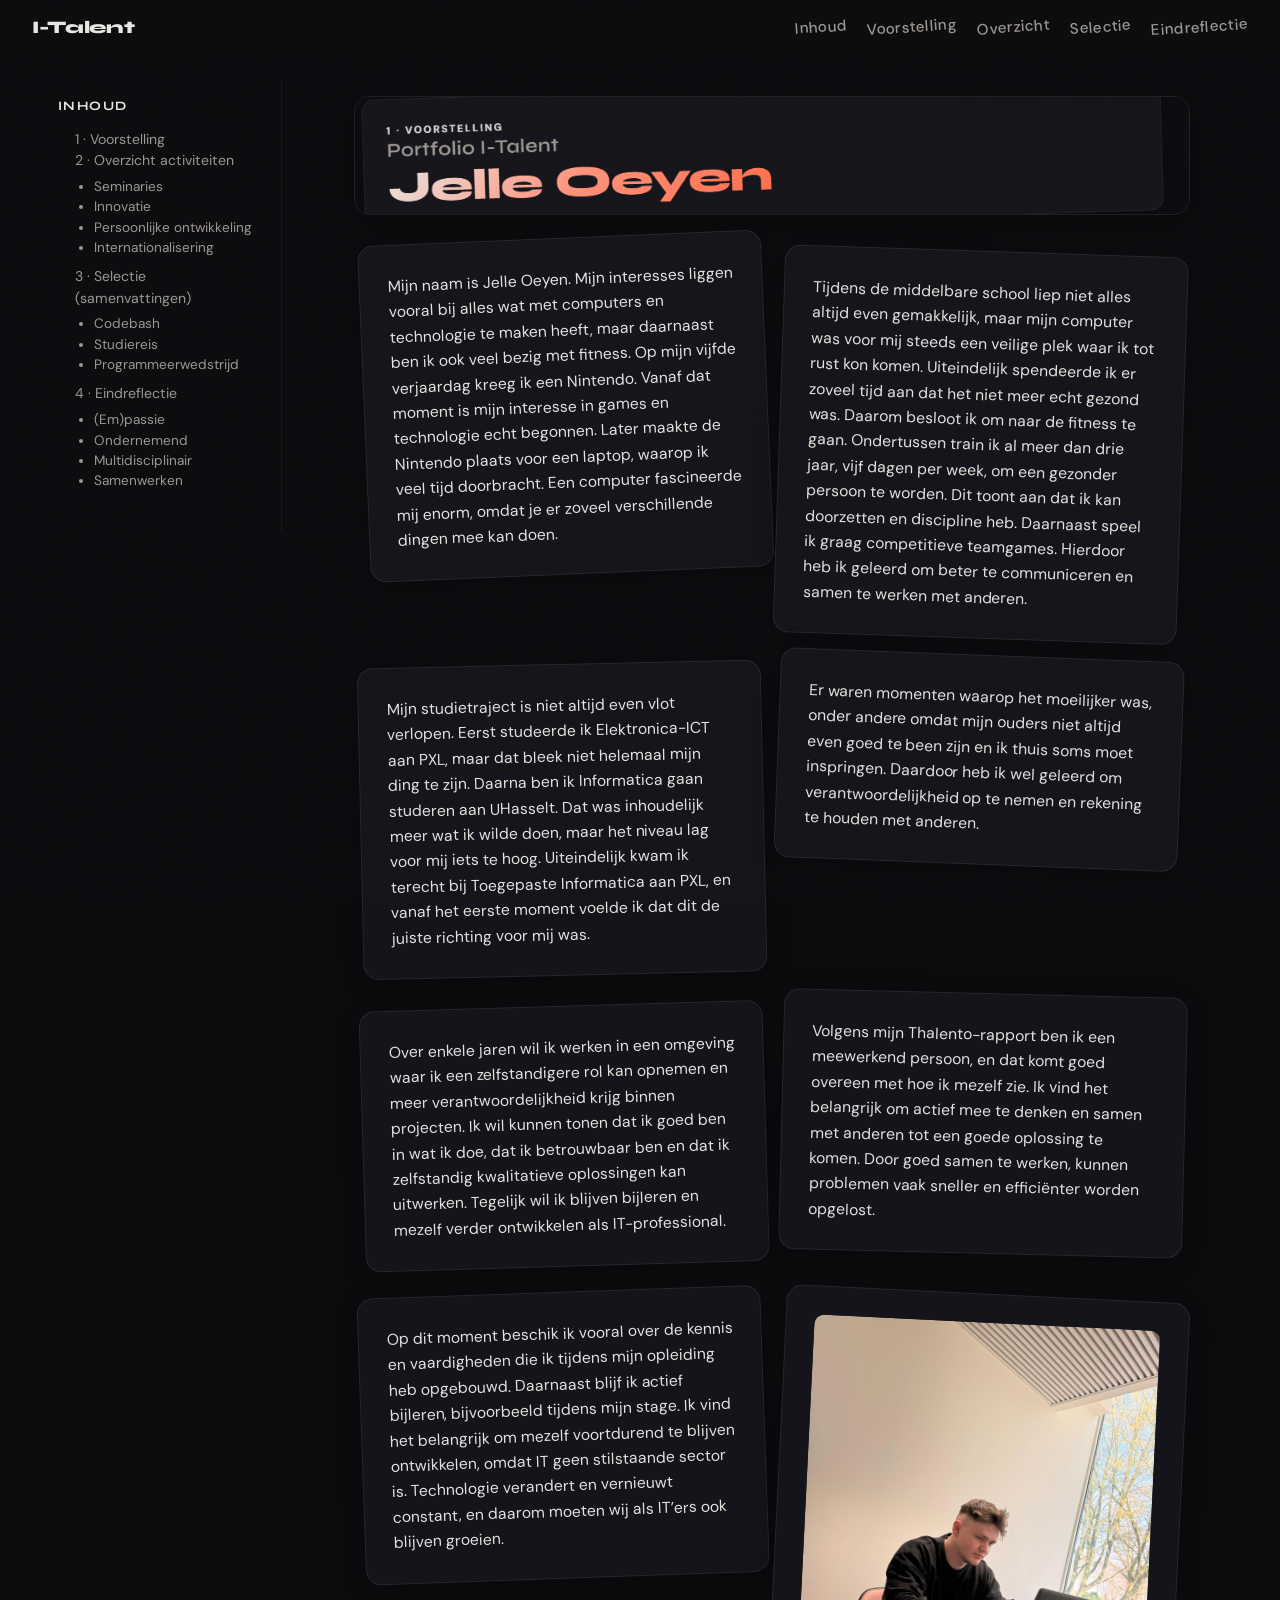
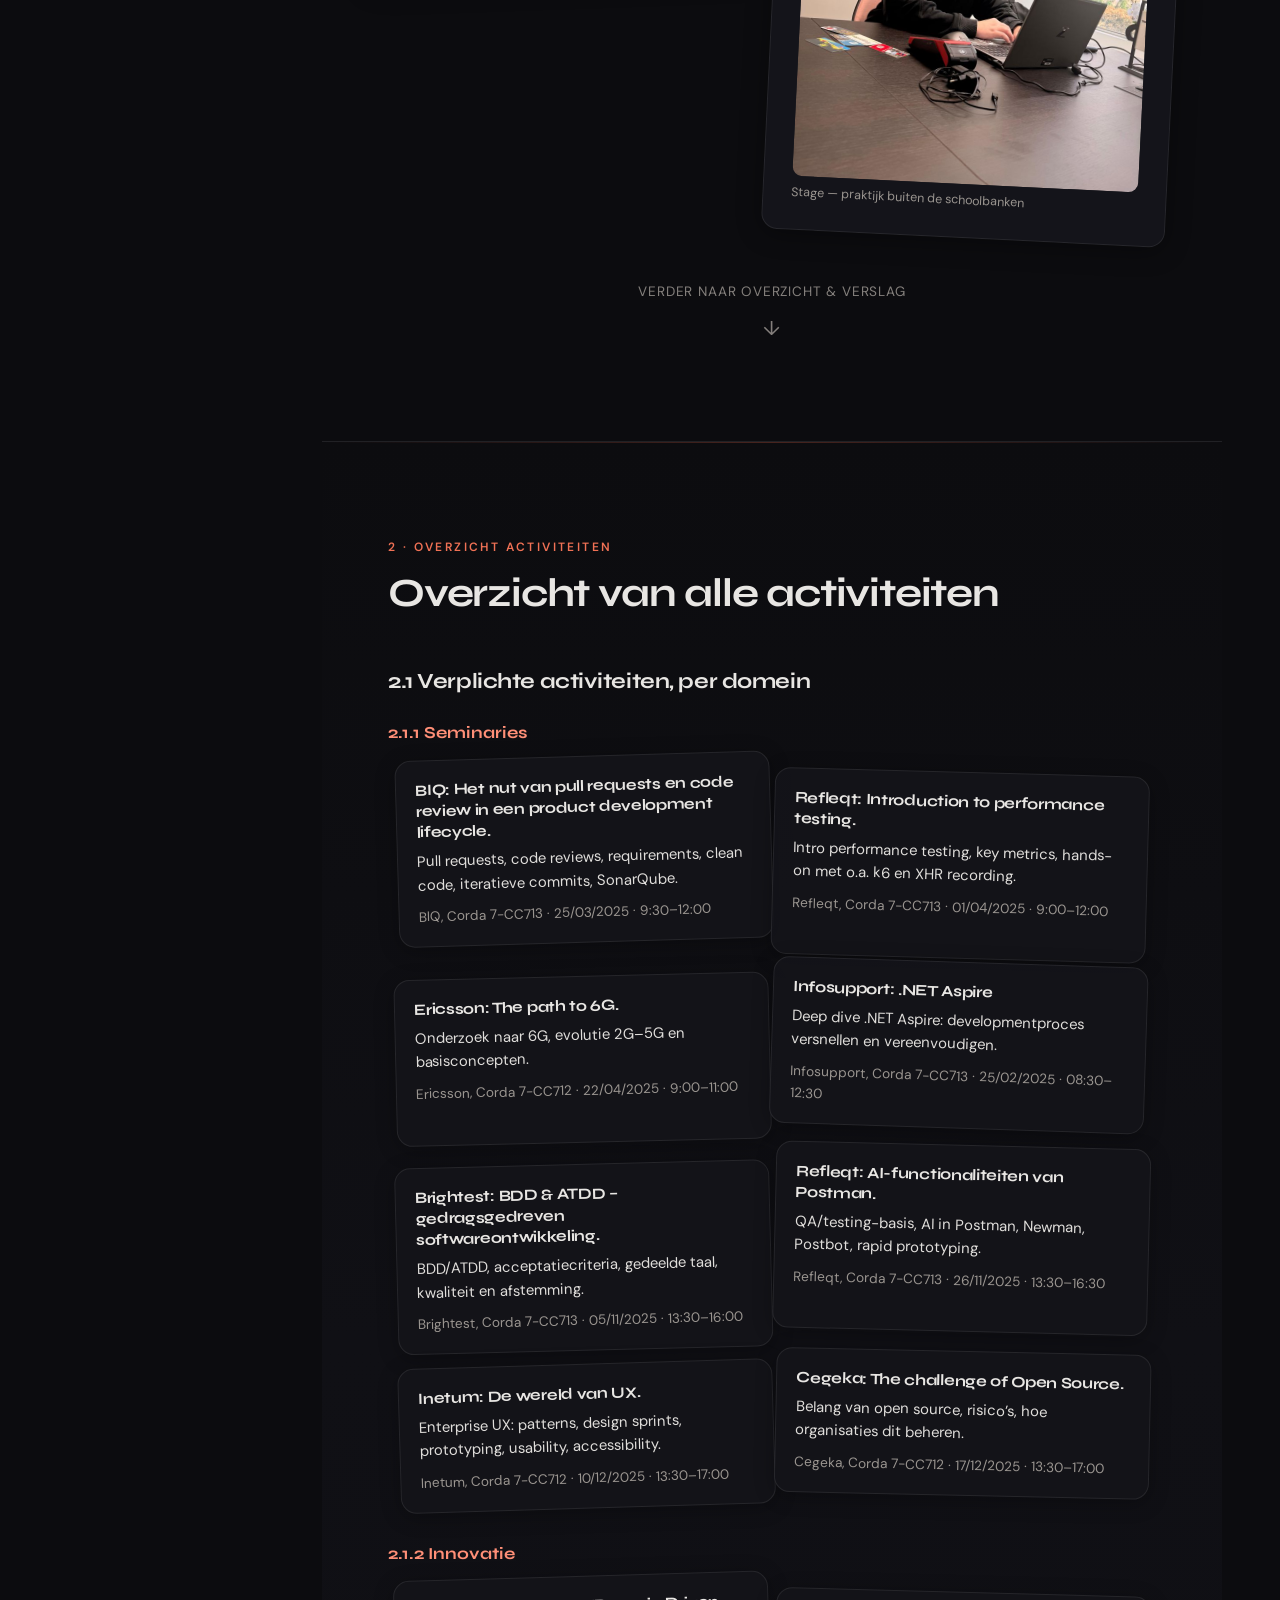
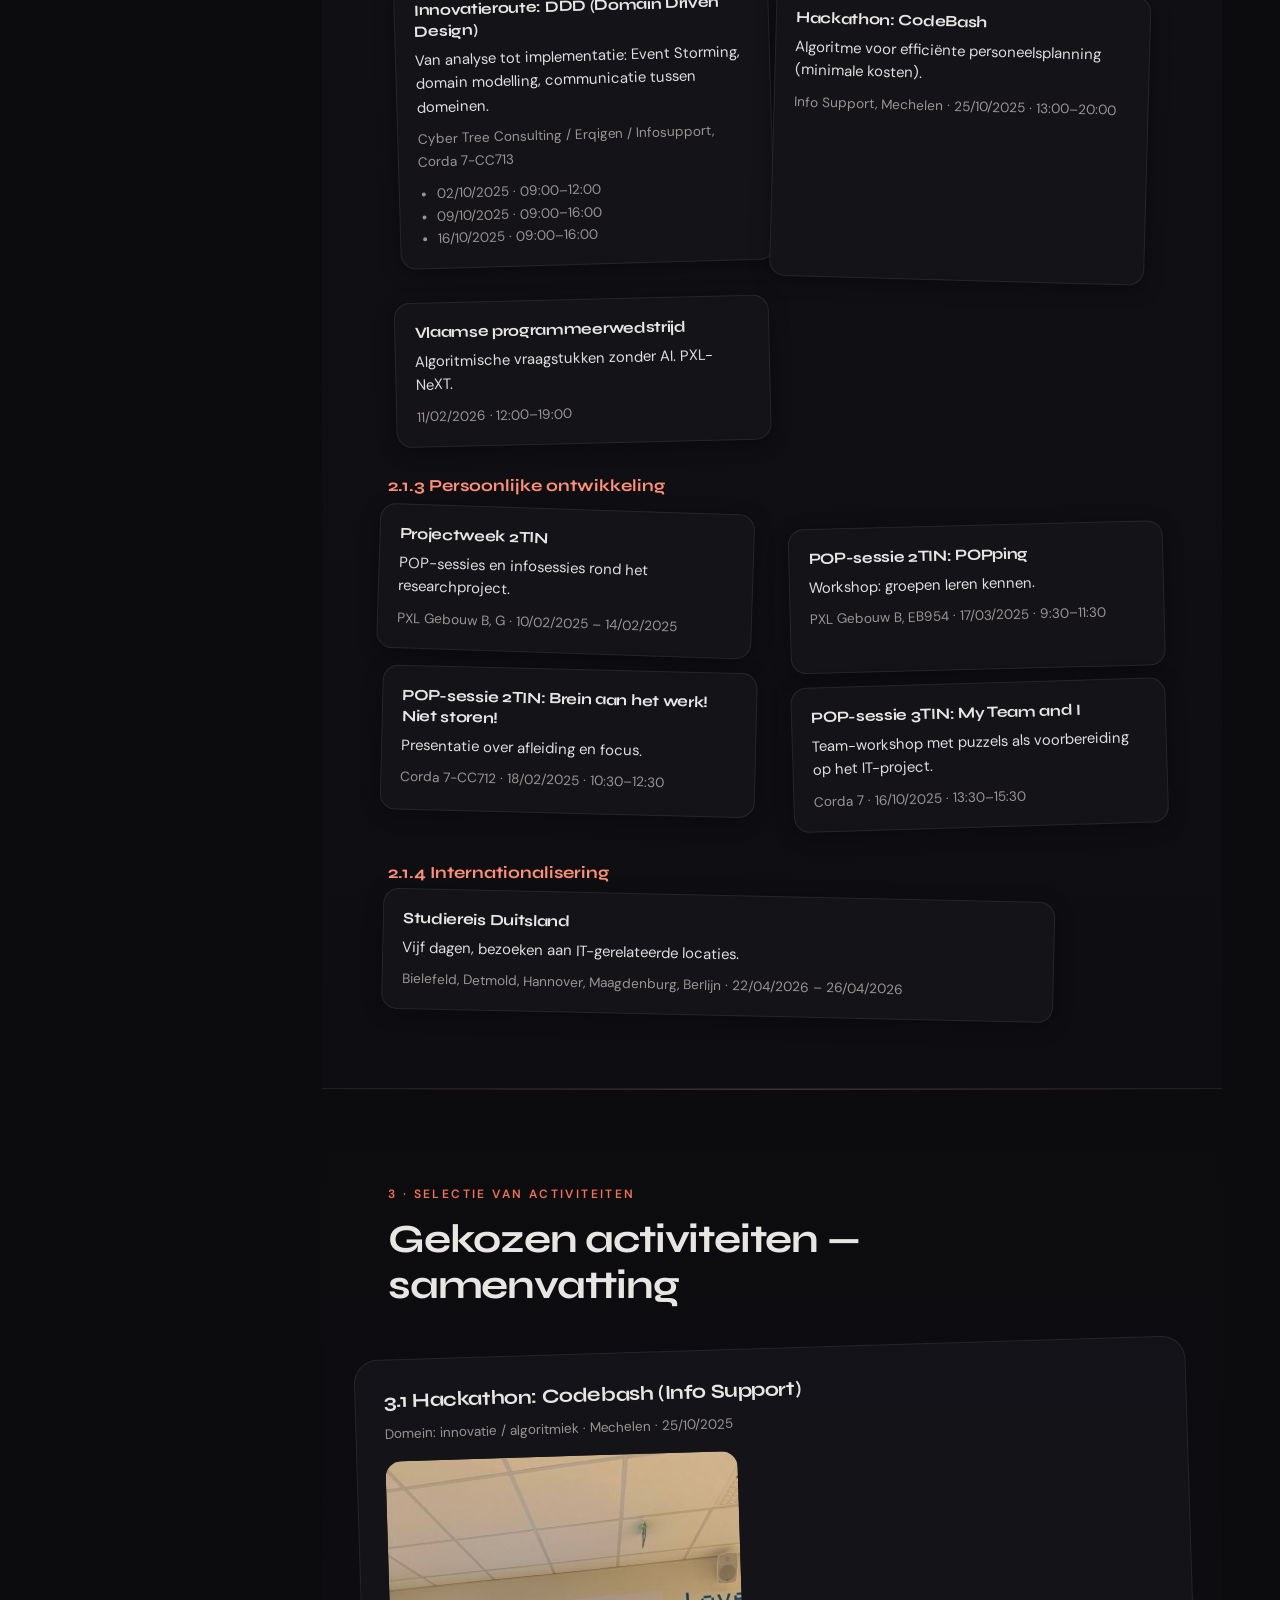
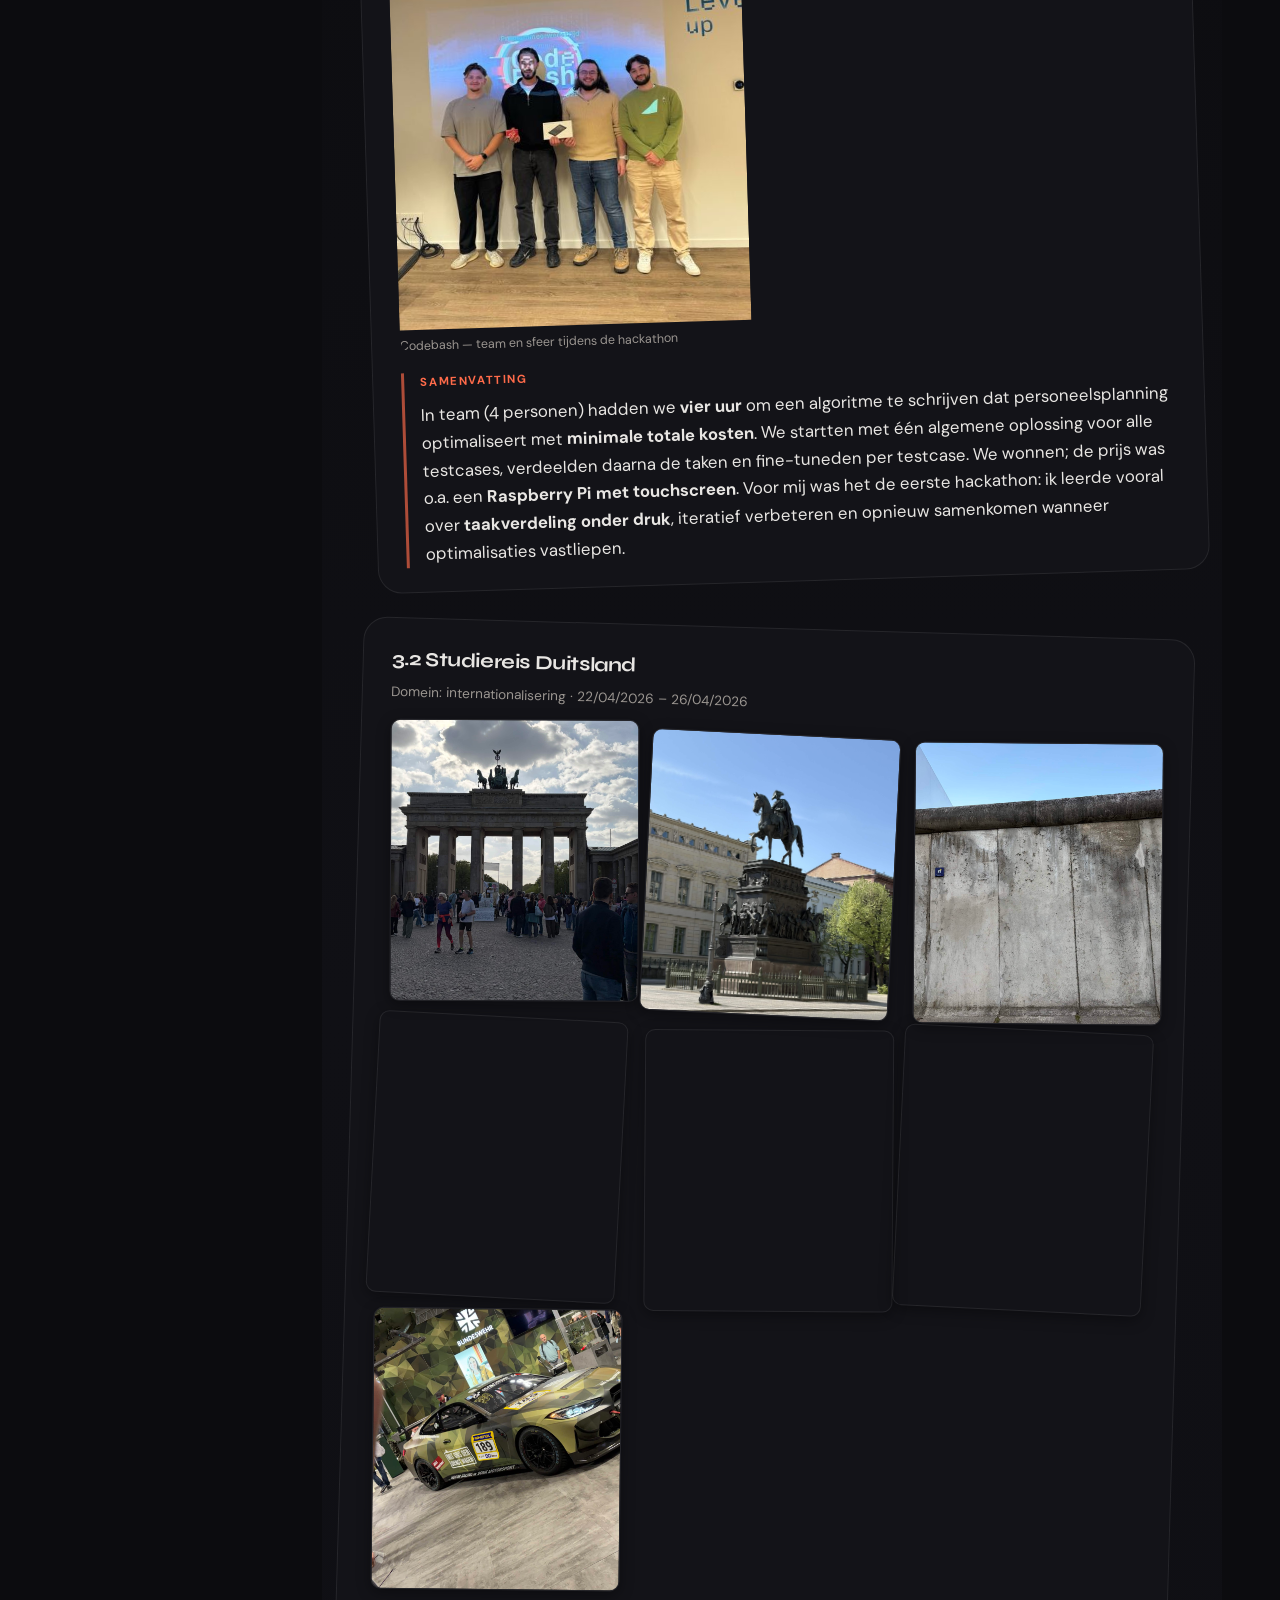
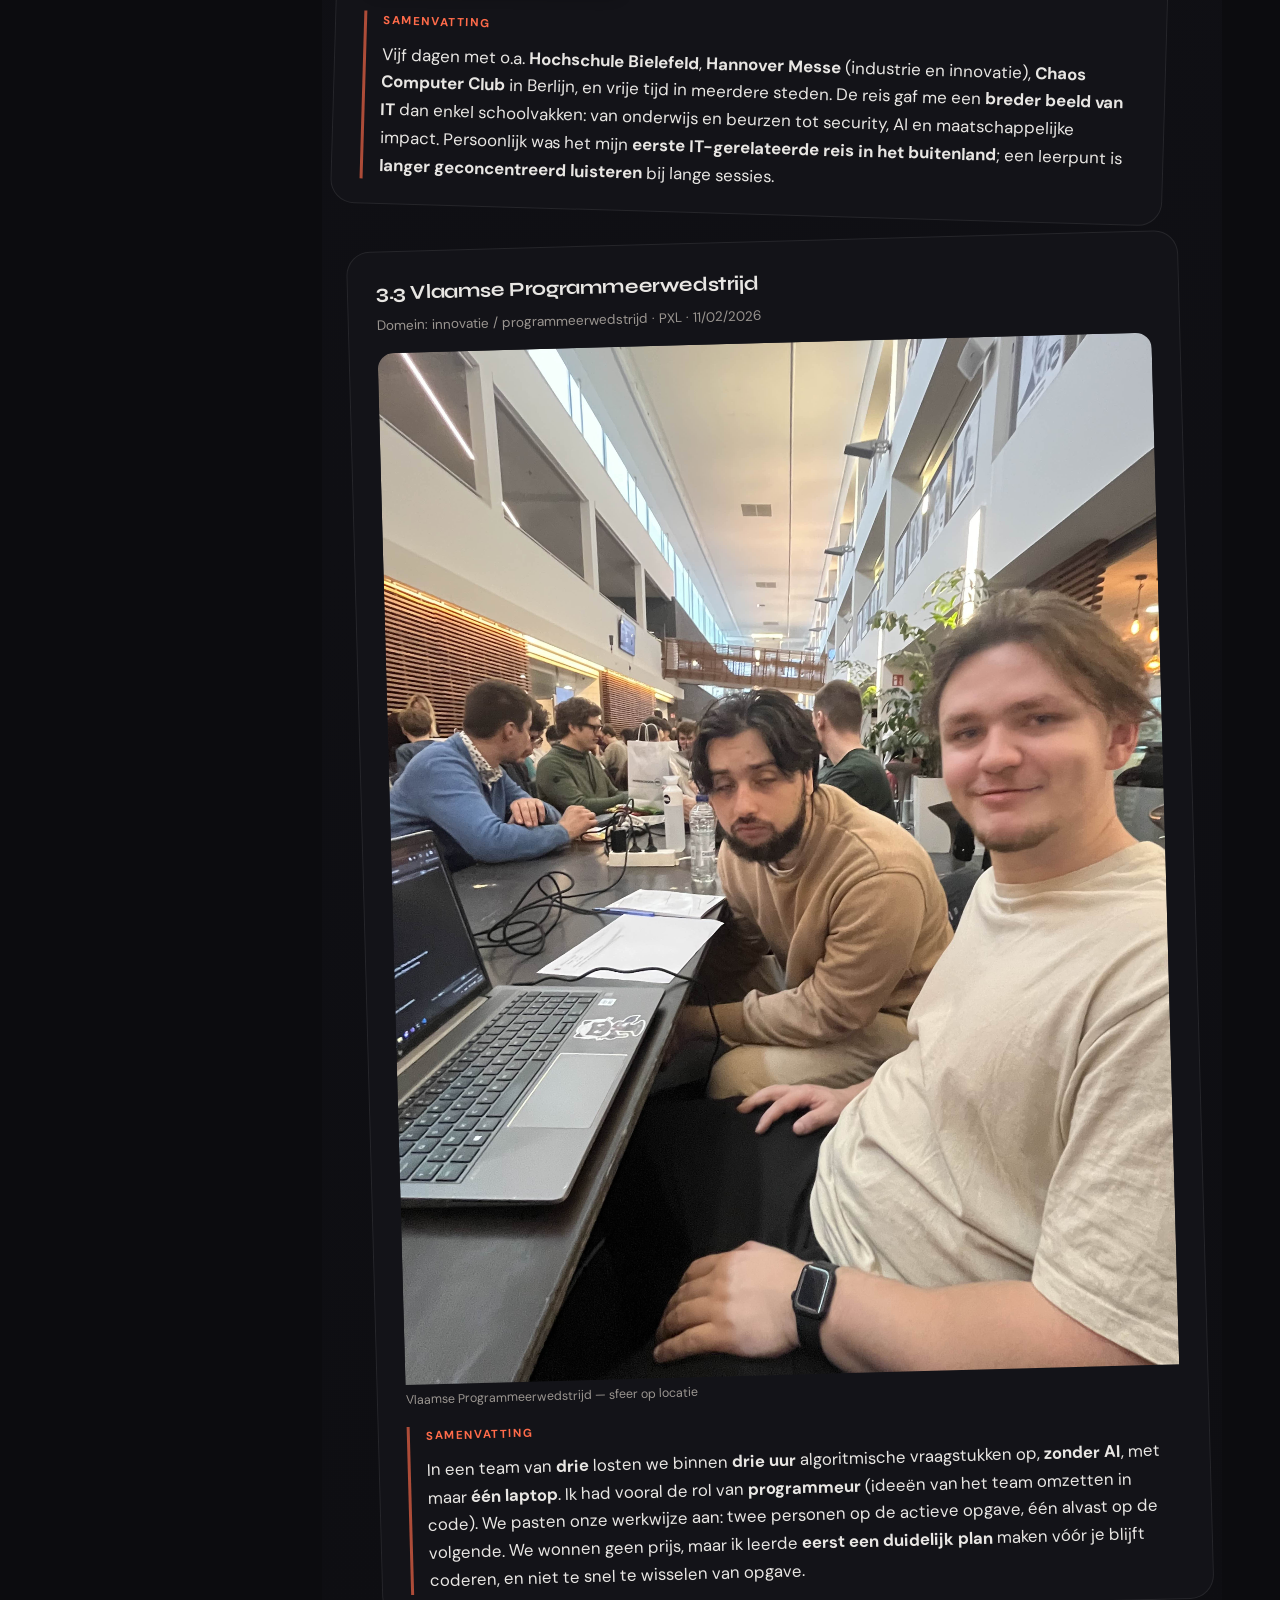
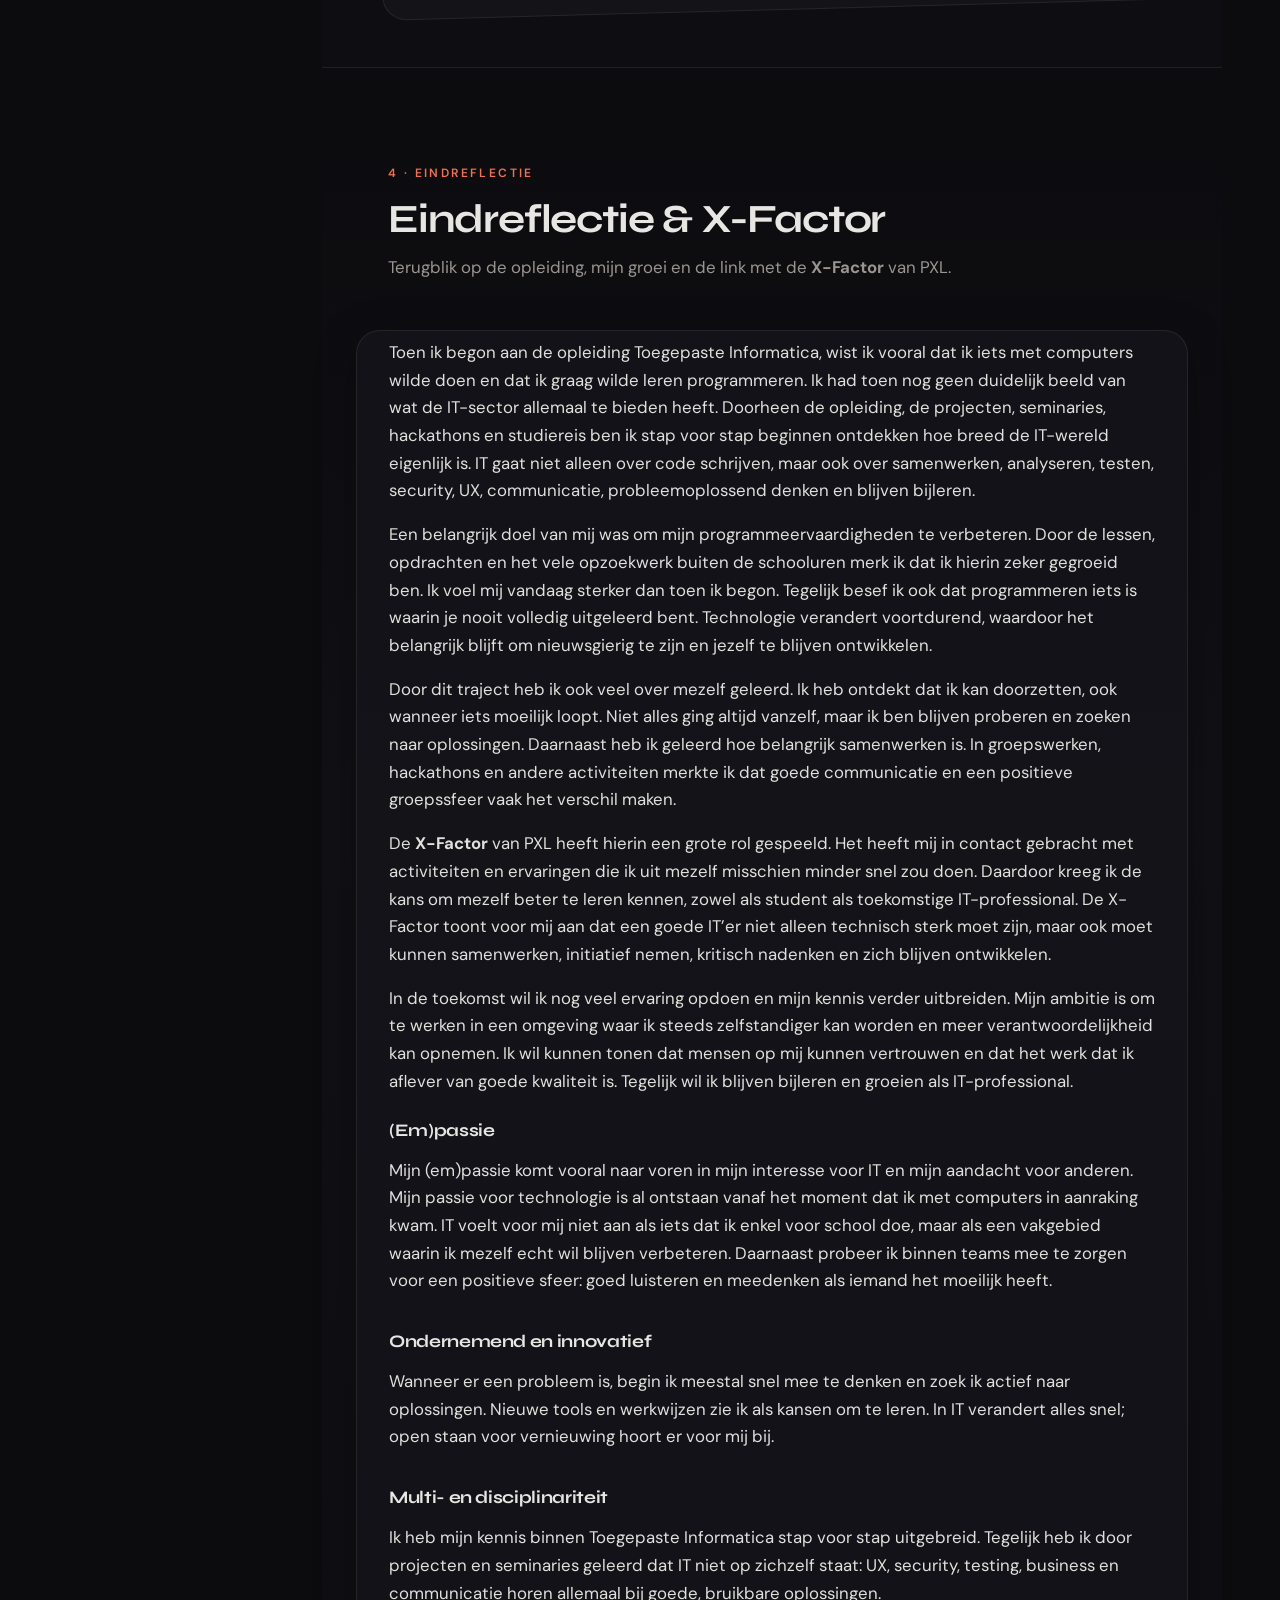
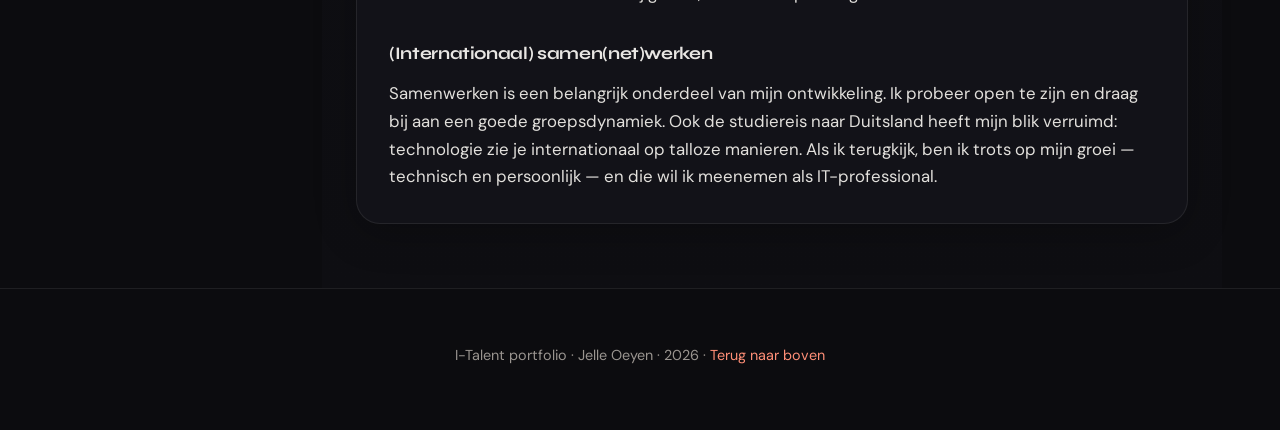
==== commit c809b591: "removed text" ====
--- a/index.html
+++ b/index.html
@@ -321,7 +321,7 @@
             wanneer optimalisaties vastliepen.
           </p>
         </div>
-        <p class="topic-card__note">Uitgebreide reflectie: zie Word, sectie 3.1.</p>
+        
       </article>
 
       <article id="sel-duitsland" class="topic-card topic-tilt-b">
@@ -361,7 +361,7 @@
             een leerpunt is <strong>langer geconcentreerd luisteren</strong> bij lange sessies.
           </p>
         </div>
-        <p class="topic-card__note">Uitgebreide reflectie: zie Word, sectie 3.2.</p>
+        
       </article>
 
       <article id="sel-vpw" class="topic-card topic-tilt-c">
@@ -382,7 +382,7 @@
             je blijft coderen, en niet te snel te wisselen van opgave.
           </p>
         </div>
-        <p class="topic-card__note">Uitgebreide reflectie: zie Word, sectie 3.3.</p>
+        
       </article>
     </section>
 
--- a/css/style.css
+++ b/css/style.css
@@ -637,13 +637,15 @@
 .toc__list {
   margin: 0;
   padding-left: 1.1rem;
+  list-style: none;
   line-height: 1.5;
 }
 
 .toc__list ul {
   margin: 0.35rem 0 0.5rem;
-  padding-left: 1rem;
+  padding-left: 1.15rem;
   list-style: disc;
+  list-style-position: outside;
   font-size: 0.85rem;
 }
 
